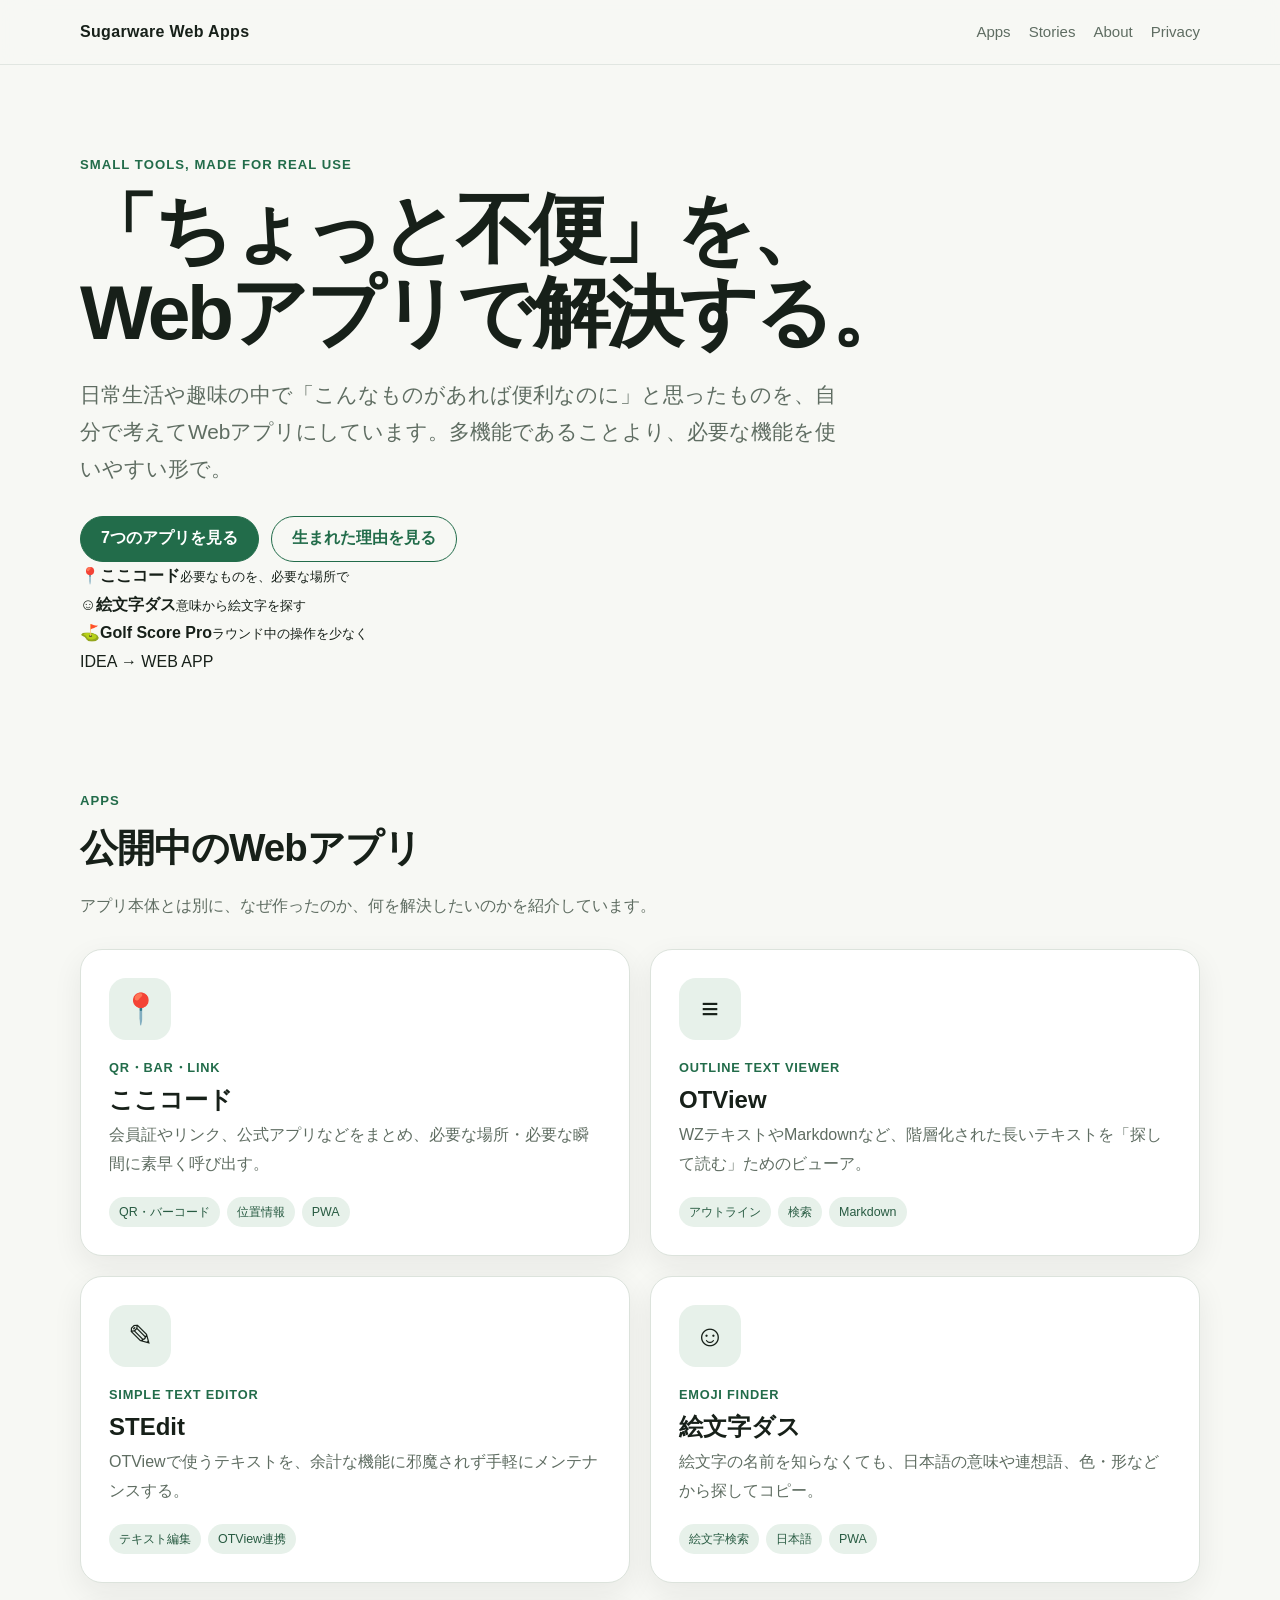
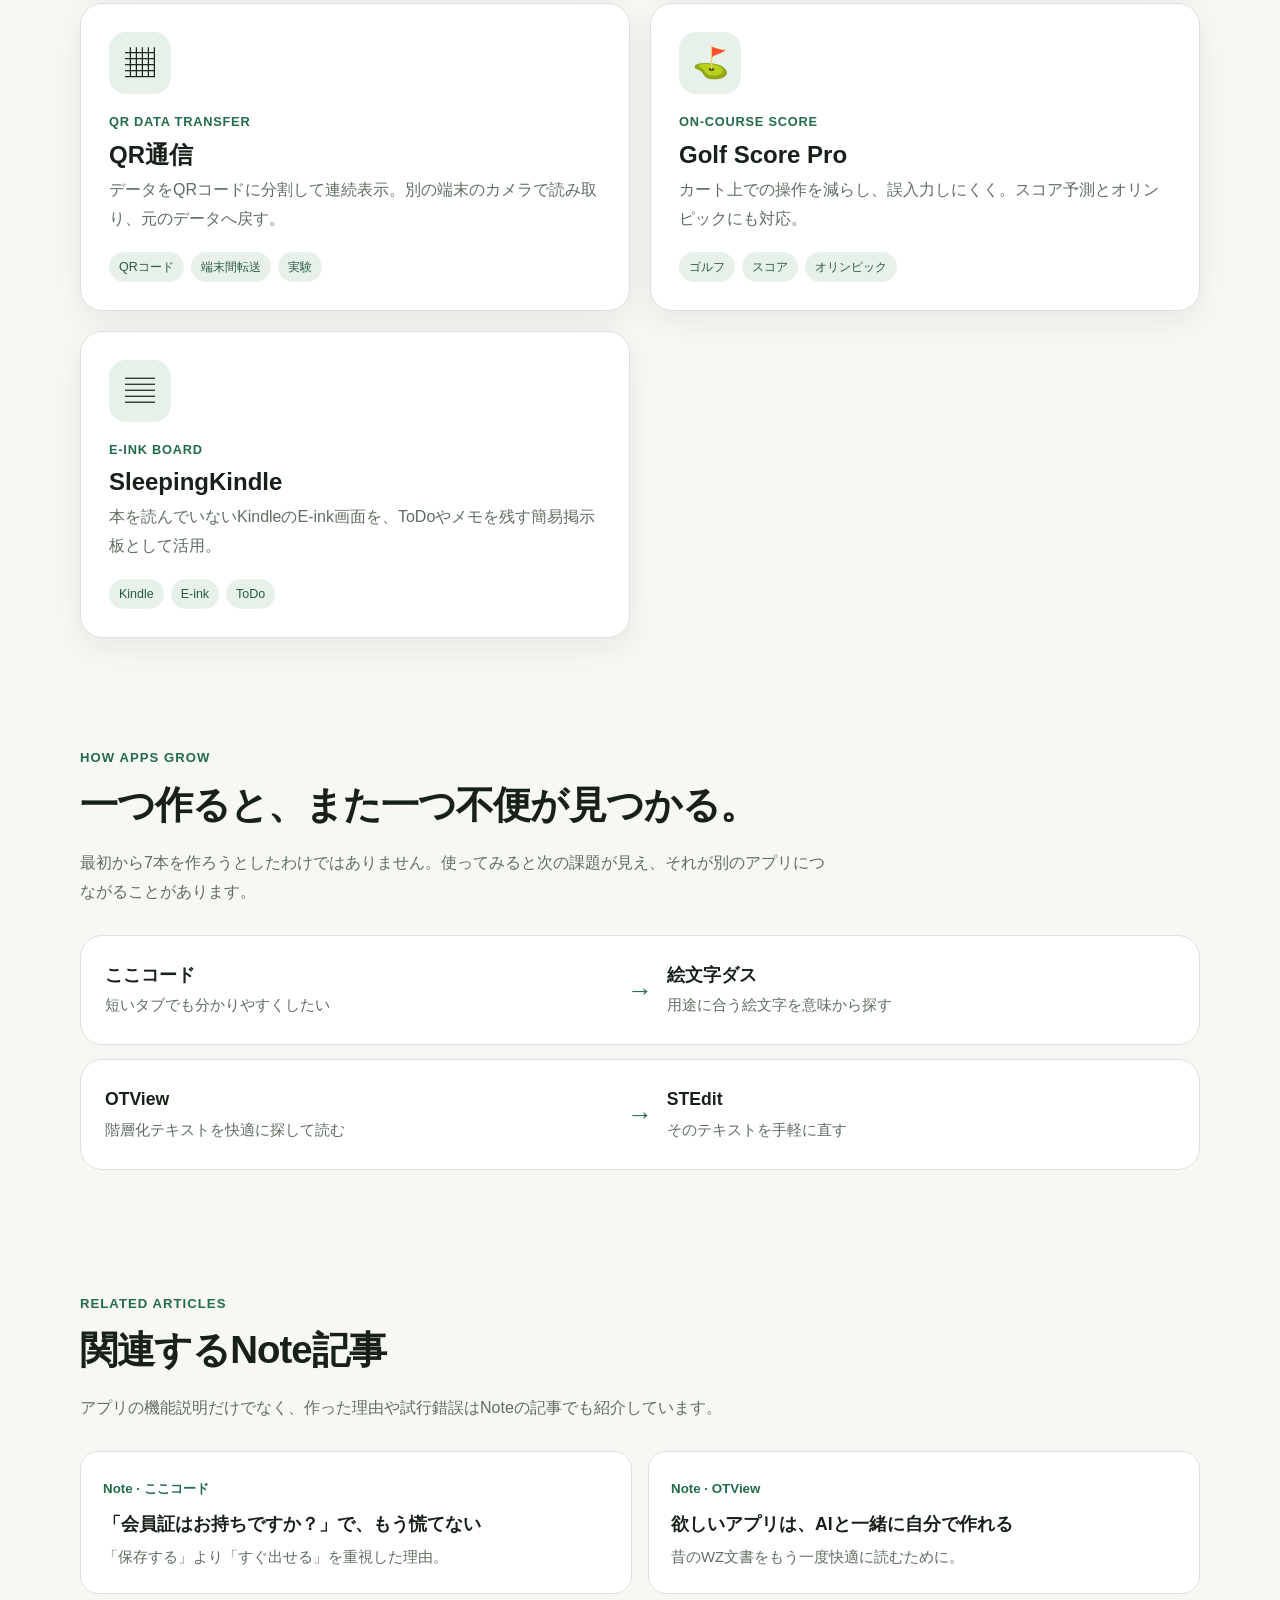
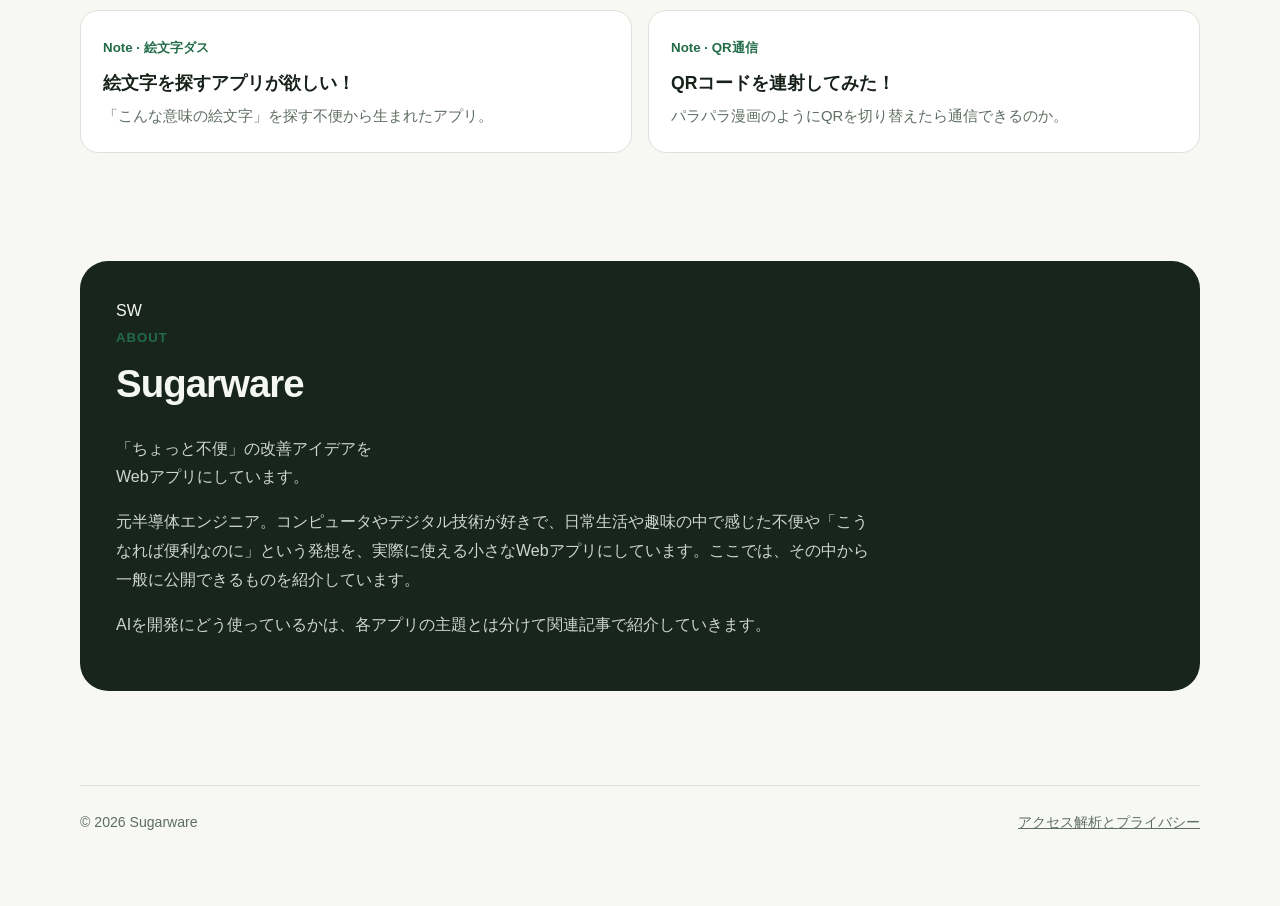
==== index.html @ 582ee5c7 "Add files via upload" ====
<!doctype html><html lang="ja"><head><meta charset="utf-8"><meta name="viewport" content="width=device-width,initial-scale=1"><title>Sugarware Web Apps｜「ちょっと不便」をWebアプリで解決する</title><meta name="description" content="日常生活や趣味の『ちょっと不便』から生まれた、SugarwareのWebアプリを紹介します。ここコード、OTView、STEdit、絵文字ダス、QR通信、Golf Score Pro、SleepingKindle。"><link rel="canonical" href="https://sugarware.github.io/AppsWeb/"><meta property="og:title" content="Sugarware Web Apps"><meta property="og:description" content="「ちょっと不便」を、Webアプリで解決する。"><meta property="og:type" content="website"><link rel="stylesheet" href="css/style.css"><script src="js/common.js" defer></script><script src="js/analytics.js" defer></script></head><body>
<header class="site-header"><div class="wrap nav"><a class="brand" href="index.html">Sugarware Web Apps</a><nav class="navlinks"><a href="#apps">Apps</a><a href="#stories">Stories</a><a href="#about">About</a><a class="keep" href="privacy.html">Privacy</a></nav></div></header>
<main><section class="hero"><div class="wrap hero-layout"><div class="hero-copy"><div class="eyebrow">Small tools, made for real use</div><h1>「ちょっと不便」を、<br><span>Webアプリで解決する。</span></h1><p class="lead">日常生活や趣味の中で「こんなものがあれば便利なのに」と思ったものを、自分で考えてWebアプリにしています。多機能であることより、必要な機能を使いやすい形で。</p><div class="hero-actions"><a class="btn" href="#apps">7つのアプリを見る</a><a class="btn secondary" href="#stories">生まれた理由を見る</a></div></div><div class="hero-visual" aria-hidden="true"><div class="mini-card mc1"><span>📍</span><b>ここコード</b><small>必要なものを、必要な場所で</small></div><div class="mini-card mc2"><span>☺</span><b>絵文字ダス</b><small>意味から絵文字を探す</small></div><div class="mini-card mc3"><span>⛳</span><b>Golf Score Pro</b><small>ラウンド中の操作を少なく</small></div><div class="visual-label">IDEA → WEB APP</div></div></div></section>
<section class="section" id="apps"><div class="wrap"><div class="eyebrow">Apps</div><h2>公開中のWebアプリ</h2><p class="section-intro">アプリ本体とは別に、なぜ作ったのか、何を解決したいのかを紹介しています。</p><div class="grid">
<a class="card card-coco" href="apps/coco-code.html"><div class="app-mark">📍</div><div class="kicker">QR・BAR・LINK</div><h3>ここコード</h3><p>会員証やリンク、公式アプリなどをまとめ、必要な場所・必要な瞬間に素早く呼び出す。</p><div class="tags"><span class="tag">QR・バーコード</span><span class="tag">位置情報</span><span class="tag">PWA</span></div></a>
<a class="card card-otview" href="apps/otview.html"><div class="app-mark">≡</div><div class="kicker">OUTLINE TEXT VIEWER</div><h3>OTView</h3><p>WZテキストやMarkdownなど、階層化された長いテキストを「探して読む」ためのビューア。</p><div class="tags"><span class="tag">アウトライン</span><span class="tag">検索</span><span class="tag">Markdown</span></div></a>
<a class="card card-stedit" href="apps/stedit.html"><div class="app-mark">✎</div><div class="kicker">SIMPLE TEXT EDITOR</div><h3>STEdit</h3><p>OTViewで使うテキストを、余計な機能に邪魔されず手軽にメンテナンスする。</p><div class="tags"><span class="tag">テキスト編集</span><span class="tag">OTView連携</span></div></a>
<a class="card card-emoji" href="apps/emoji-das.html"><div class="app-mark">☺</div><div class="kicker">EMOJI FINDER</div><h3>絵文字ダス</h3><p>絵文字の名前を知らなくても、日本語の意味や連想語、色・形などから探してコピー。</p><div class="tags"><span class="tag">絵文字検索</span><span class="tag">日本語</span><span class="tag">PWA</span></div></a>
<a class="card card-qr" href="apps/qr-comm.html"><div class="app-mark">▦</div><div class="kicker">QR DATA TRANSFER</div><h3>QR通信</h3><p>データをQRコードに分割して連続表示。別の端末のカメラで読み取り、元のデータへ戻す。</p><div class="tags"><span class="tag">QRコード</span><span class="tag">端末間転送</span><span class="tag">実験</span></div></a>
<a class="card card-golf" href="apps/golf-score.html"><div class="app-mark">⛳</div><div class="kicker">ON-COURSE SCORE</div><h3>Golf Score Pro</h3><p>カート上での操作を減らし、誤入力しにくく。スコア予測とオリンピックにも対応。</p><div class="tags"><span class="tag">ゴルフ</span><span class="tag">スコア</span><span class="tag">オリンピック</span></div></a>
<a class="card card-kindle" href="apps/sleeping-kindle.html"><div class="app-mark">▤</div><div class="kicker">E-INK BOARD</div><h3>SleepingKindle</h3><p>本を読んでいないKindleのE-ink画面を、ToDoやメモを残す簡易掲示板として活用。</p><div class="tags"><span class="tag">Kindle</span><span class="tag">E-ink</span><span class="tag">ToDo</span></div></a>
</div></div></section>
<section class="section story-section" id="stories"><div class="wrap"><div class="eyebrow">How apps grow</div><h2>一つ作ると、また一つ不便が見つかる。</h2><p class="section-intro">最初から7本を作ろうとしたわけではありません。使ってみると次の課題が見え、それが別のアプリにつながることがあります。</p>
<div class="relation"><div><strong>ここコード</strong><span>短いタブでも分かりやすくしたい</span></div><div class="arrow">→</div><div><strong>絵文字ダス</strong><span>用途に合う絵文字を意味から探す</span></div></div>
<div class="relation"><div><strong>OTView</strong><span>階層化テキストを快適に探して読む</span></div><div class="arrow">→</div><div><strong>STEdit</strong><span>そのテキストを手軽に直す</span></div></div>
</div></section>
<section class="section article-section"><div class="wrap"><div class="eyebrow">Related articles</div><h2>関連するNote記事</h2><p class="section-intro">アプリの機能説明だけでなく、作った理由や試行錯誤はNoteの記事でも紹介しています。</p><div class="articles">
<a class="article" data-track="note_click" data-app="coco-code" href="https://note.com/sugarware_note/n/n6e788b6f5660"><small>Note · ここコード</small><h3>「会員証はお持ちですか？」で、もう慌てない</h3><p>「保存する」より「すぐ出せる」を重視した理由。</p></a>
<a class="article" data-track="note_click" data-app="otview" href="https://note.com/sugarware_note/n/n36bebddf8e52"><small>Note · OTView</small><h3>欲しいアプリは、AIと一緒に自分で作れる</h3><p>昔のWZ文書をもう一度快適に読むために。</p></a>
<a class="article" data-track="note_click" data-app="emoji-das" href="https://note.com/sugarware_note/n/nee2f6c1d946f"><small>Note · 絵文字ダス</small><h3>絵文字を探すアプリが欲しい！</h3><p>「こんな意味の絵文字」を探す不便から生まれたアプリ。</p></a>
<a class="article" data-track="note_click" data-app="qr-comm" href="https://note.com/sugarware_note/n/n0b0062d118e1"><small>Note · QR通信</small><h3>QRコードを連射してみた！</h3><p>パラパラ漫画のようにQRを切り替えたら通信できるのか。</p></a>
</div></div></section>
<section class="section" id="about"><div class="wrap"><div class="aboutbox"><div class="about-accent" aria-hidden="true">SW</div><div class="about-content"><div class="eyebrow">About</div><h2>Sugarware</h2><p class="about-catch">「ちょっと不便」の改善アイデアを<br>Webアプリにしています。</p><p>元半導体エンジニア。コンピュータやデジタル技術が好きで、日常生活や趣味の中で感じた不便や「こうなれば便利なのに」という発想を、実際に使える小さなWebアプリにしています。ここでは、その中から一般に公開できるものを紹介しています。</p><p>AIを開発にどう使っているかは、各アプリの主題とは分けて関連記事で紹介していきます。</p></div></div></div></section></main>
<footer class="footer"><div class="wrap footer-row"><span>© <span data-year></span> Sugarware</span><span><a href="privacy.html">アクセス解析とプライバシー</a></span></div></footer></body></html>
---- css/style.css ----
:root{--bg:#f7f8f4;--surface:#fff;--text:#172019;--muted:#5f6d62;--line:#dce3dc;--accent:#226c4a;--accent2:#e7f1ea;--shadow:0 10px 30px rgba(23,32,25,.07);--radius:22px;--max:1120px}*{box-sizing:border-box}html{scroll-behavior:smooth}body{margin:0;font-family:-apple-system,BlinkMacSystemFont,"Segoe UI","Hiragino Sans","Yu Gothic UI","Yu Gothic",Meiryo,sans-serif;background:var(--bg);color:var(--text);line-height:1.8}a{color:inherit}img{max-width:100%}.wrap{width:min(var(--max),calc(100% - 36px));margin:auto}.site-header{position:sticky;top:0;z-index:20;background:rgba(247,248,244,.9);backdrop-filter:blur(14px);border-bottom:1px solid rgba(220,227,220,.8)}.nav{min-height:64px;display:flex;align-items:center;justify-content:space-between;gap:20px}.brand{text-decoration:none;font-weight:800;letter-spacing:.02em}.navlinks{display:flex;gap:18px;align-items:center}.navlinks a{text-decoration:none;color:var(--muted);font-size:.94rem}.hero{padding:88px 0 58px}.eyebrow{font-weight:700;color:var(--accent);letter-spacing:.08em;font-size:.82rem;text-transform:uppercase}.hero h1{font-size:clamp(2.35rem,6vw,5rem);line-height:1.08;letter-spacing:-.045em;margin:.15em 0 .28em;max-width:900px}.lead{font-size:clamp(1.06rem,2vw,1.3rem);color:var(--muted);max-width:760px}.hero-actions,.actions{display:flex;gap:12px;flex-wrap:wrap;margin-top:28px}.btn{display:inline-flex;align-items:center;justify-content:center;min-height:46px;padding:0 20px;border-radius:999px;background:var(--accent);color:#fff;text-decoration:none;font-weight:700;border:1px solid var(--accent)}.btn.secondary{background:transparent;color:var(--accent)}.section{padding:54px 0}.section h2{font-size:clamp(1.7rem,3vw,2.5rem);letter-spacing:-.025em;margin:0 0 10px}.section-intro{color:var(--muted);max-width:760px;margin:0 0 28px}.grid{display:grid;grid-template-columns:repeat(2,minmax(0,1fr));gap:20px}.card{background:var(--surface);border:1px solid var(--line);border-radius:var(--radius);padding:28px;box-shadow:var(--shadow);text-decoration:none;display:block;transition:.18s transform,.18s box-shadow}.card:hover{transform:translateY(-3px);box-shadow:0 14px 34px rgba(23,32,25,.11)}.card .kicker{font-size:.8rem;font-weight:700;color:var(--accent);letter-spacing:.06em}.card h3{font-size:1.5rem;margin:.25em 0 .25em;line-height:1.25}.card p{color:var(--muted);margin:.4em 0}.tags{display:flex;gap:7px;flex-wrap:wrap;margin-top:18px}.tag{background:var(--accent2);color:#285b42;border-radius:999px;padding:4px 10px;font-size:.78rem}.relation{display:grid;grid-template-columns:1fr auto 1fr;align-items:center;gap:14px;background:var(--surface);border:1px solid var(--line);border-radius:var(--radius);padding:24px;margin:14px 0}.relation .arrow{color:var(--accent);font-size:1.6rem}.relation strong{display:block;font-size:1.1rem}.relation span{color:var(--muted);font-size:.92rem}.articles{display:grid;grid-template-columns:repeat(2,minmax(0,1fr));gap:16px}.article{background:var(--surface);border:1px solid var(--line);border-radius:18px;padding:22px;text-decoration:none}.article small{color:var(--accent);font-weight:700}.article h3{margin:.35em 0 .2em;font-size:1.1rem}.article p{color:var(--muted);margin:0;font-size:.93rem}.aboutbox{background:#18251d;color:#f5f7f3;border-radius:28px;padding:36px}.aboutbox p{color:#cdd7cf;max-width:760px}.footer{padding:40px 0 70px;color:var(--muted);font-size:.88rem}.footer-row{display:flex;justify-content:space-between;gap:20px;flex-wrap:wrap;border-top:1px solid var(--line);padding-top:24px}.app-hero{padding:72px 0 34px}.crumbs{font-size:.88rem;color:var(--muted)}.crumbs a{text-decoration:none}.app-hero h1{font-size:clamp(2.3rem,5vw,4.3rem);line-height:1.05;letter-spacing:-.04em;margin:.25em 0}.app-tagline{font-size:clamp(1.2rem,2.3vw,1.6rem);font-weight:700;max-width:780px}.app-summary{color:var(--muted);max-width:780px}.feature-layout{display:grid;grid-template-columns:minmax(0,1.2fr) minmax(260px,.8fr);gap:34px;align-items:start}.prose{background:var(--surface);border:1px solid var(--line);border-radius:var(--radius);padding:32px}.prose h2{font-size:1.55rem;margin:1.5em 0 .4em}.prose h2:first-child{margin-top:0}.prose p{margin:.55em 0}.side{position:sticky;top:88px}.sidebox{background:var(--surface);border:1px solid var(--line);border-radius:var(--radius);padding:24px;margin-bottom:16px}.sidebox h3{margin:0 0 10px}.feature-list{padding-left:1.2em;margin:0}.feature-list li{margin:.35em 0}.note-link{display:block;text-decoration:none;border-top:1px solid var(--line);padding:12px 0}.note-link:first-of-type{border-top:0}.note-link span{display:block;color:var(--muted);font-size:.85rem}.flow{background:var(--accent2);border-radius:18px;padding:20px;margin:20px 0;font-weight:650}.notice{border-left:4px solid var(--accent);padding:10px 16px;background:var(--accent2);border-radius:0 12px 12px 0}.privacy{max-width:820px}.privacy h2{margin-top:2em}.placeholder{color:var(--muted);font-style:italic}.app-mark{width:62px;height:62px;border-radius:17px;display:grid;place-items:center;background:var(--accent2);font-size:30px;margin-bottom:16px}@media(max-width:760px){.navlinks a:not(.keep){display:none}.hero{padding-top:58px}.grid,.articles,.feature-layout{grid-template-columns:1fr}.relation{grid-template-columns:1fr}.relation .arrow{transform:rotate(90deg);justify-self:start}.side{position:static}.prose{padding:24px}.card{padding:23px}.wrap{width:min(var(--max),calc(100% - 24px))}}
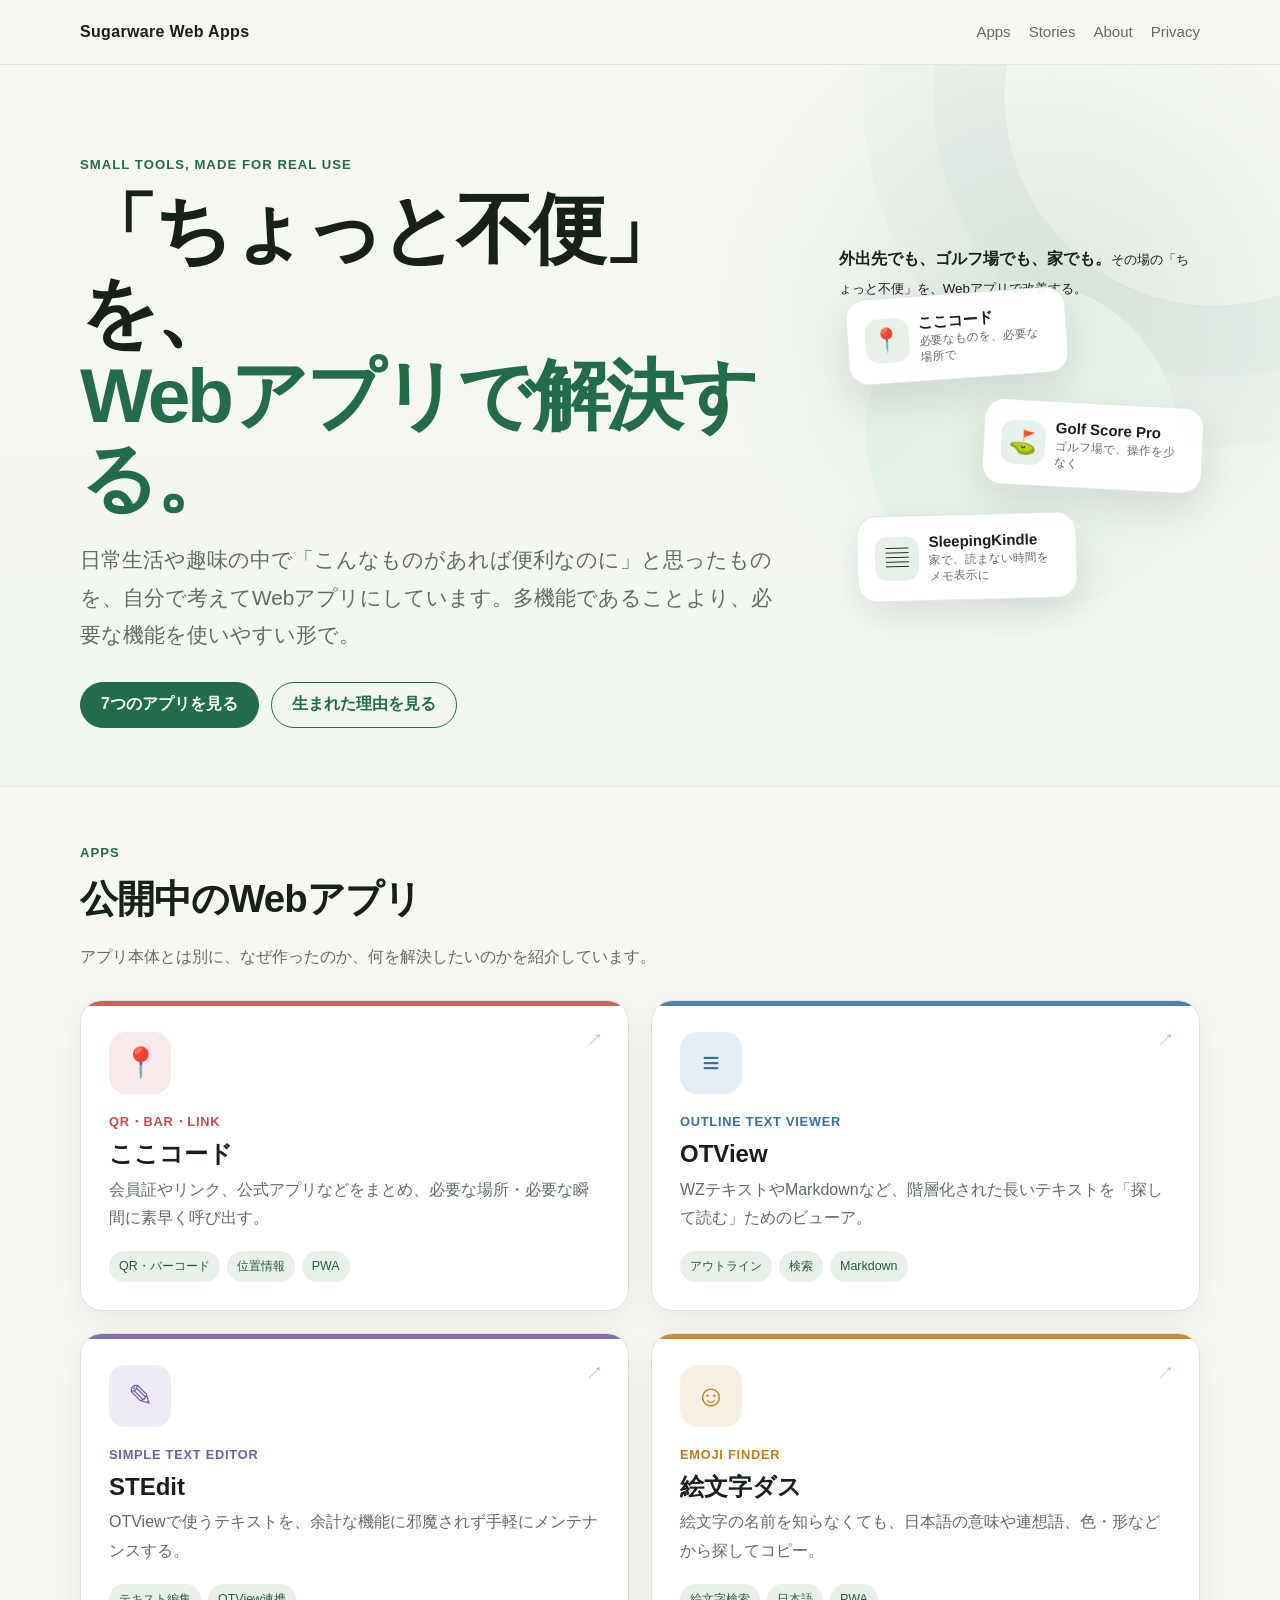
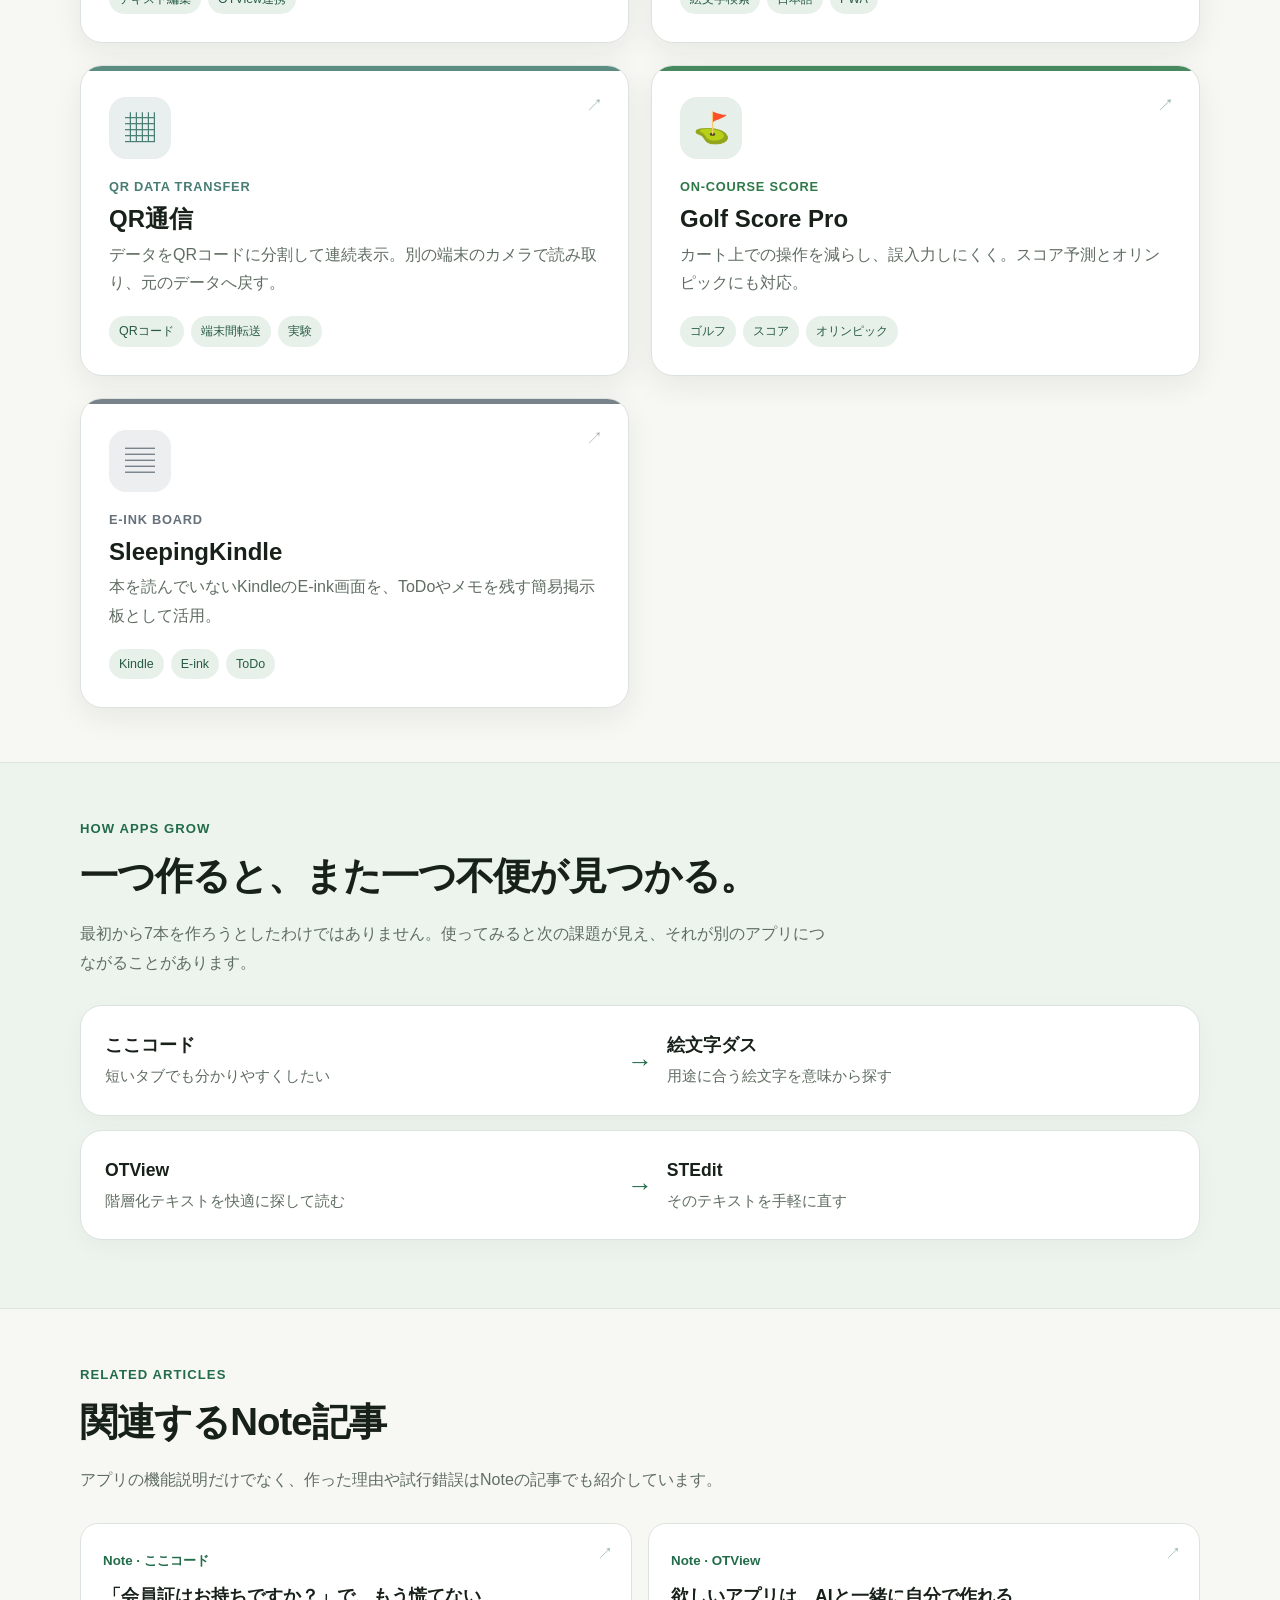
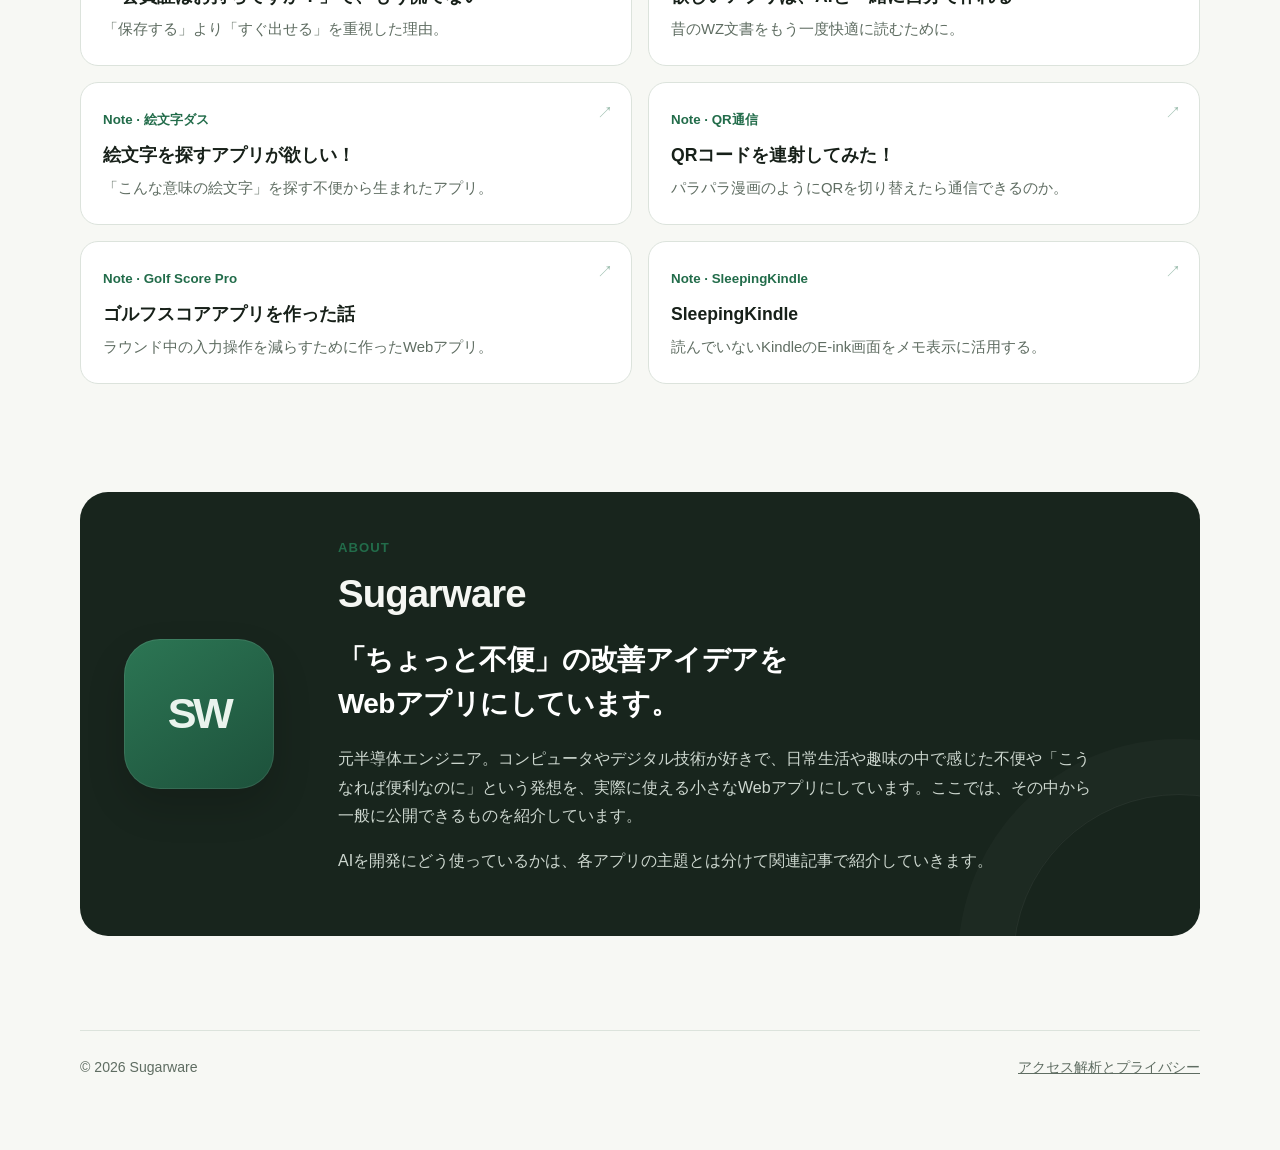
==== commit ee8fcfcd: "Add files via upload" ====
--- a/index.html
+++ b/index.html
@@ -1,6 +1,6 @@
 <!doctype html><html lang="ja"><head><meta charset="utf-8"><meta name="viewport" content="width=device-width,initial-scale=1"><title>Sugarware Web Apps｜「ちょっと不便」をWebアプリで解決する</title><meta name="description" content="日常生活や趣味の『ちょっと不便』から生まれた、SugarwareのWebアプリを紹介します。ここコード、OTView、STEdit、絵文字ダス、QR通信、Golf Score Pro、SleepingKindle。"><link rel="canonical" href="https://sugarware.github.io/AppsWeb/"><meta property="og:title" content="Sugarware Web Apps"><meta property="og:description" content="「ちょっと不便」を、Webアプリで解決する。"><meta property="og:type" content="website"><link rel="stylesheet" href="css/style.css"><script src="js/common.js" defer></script><script src="js/analytics.js" defer></script></head><body>
 <header class="site-header"><div class="wrap nav"><a class="brand" href="index.html">Sugarware Web Apps</a><nav class="navlinks"><a href="#apps">Apps</a><a href="#stories">Stories</a><a href="#about">About</a><a class="keep" href="privacy.html">Privacy</a></nav></div></header>
-<main><section class="hero"><div class="wrap hero-layout"><div class="hero-copy"><div class="eyebrow">Small tools, made for real use</div><h1>「ちょっと不便」を、<br><span>Webアプリで解決する。</span></h1><p class="lead">日常生活や趣味の中で「こんなものがあれば便利なのに」と思ったものを、自分で考えてWebアプリにしています。多機能であることより、必要な機能を使いやすい形で。</p><div class="hero-actions"><a class="btn" href="#apps">7つのアプリを見る</a><a class="btn secondary" href="#stories">生まれた理由を見る</a></div></div><div class="hero-visual" aria-hidden="true"><div class="mini-card mc1"><span>📍</span><b>ここコード</b><small>必要なものを、必要な場所で</small></div><div class="mini-card mc2"><span>☺</span><b>絵文字ダス</b><small>意味から絵文字を探す</small></div><div class="mini-card mc3"><span>⛳</span><b>Golf Score Pro</b><small>ラウンド中の操作を少なく</small></div><div class="visual-label">IDEA → WEB APP</div></div></div></section>
+<main><section class="hero"><div class="wrap hero-layout"><div class="hero-copy"><div class="eyebrow">Small tools, made for real use</div><h1>「ちょっと不便」を、<br><span>Webアプリで解決する。</span></h1><p class="lead">日常生活や趣味の中で「こんなものがあれば便利なのに」と思ったものを、自分で考えてWebアプリにしています。多機能であることより、必要な機能を使いやすい形で。</p><div class="hero-actions"><a class="btn" href="#apps">7つのアプリを見る</a><a class="btn secondary" href="#stories">生まれた理由を見る</a></div></div><div class="hero-visual" aria-hidden="true"><div class="mini-card mc1"><span>📍</span><b>ここコード</b><small>必要なものを、必要な場所で</small></div><div class="mini-card mc2"><span>⛳</span><b>Golf Score Pro</b><small>ゴルフ場で、操作を少なく</small></div><div class="mini-card mc3"><span>▤</span><b>SleepingKindle</b><small>家で、読まない時間をメモ表示に</small></div><div class="scene-copy"><b>外出先でも、ゴルフ場でも、家でも。</b><small>その場の「ちょっと不便」を、Webアプリで改善する。</small></div></div></div></section>
 <section class="section" id="apps"><div class="wrap"><div class="eyebrow">Apps</div><h2>公開中のWebアプリ</h2><p class="section-intro">アプリ本体とは別に、なぜ作ったのか、何を解決したいのかを紹介しています。</p><div class="grid">
 <a class="card card-coco" href="apps/coco-code.html"><div class="app-mark">📍</div><div class="kicker">QR・BAR・LINK</div><h3>ここコード</h3><p>会員証やリンク、公式アプリなどをまとめ、必要な場所・必要な瞬間に素早く呼び出す。</p><div class="tags"><span class="tag">QR・バーコード</span><span class="tag">位置情報</span><span class="tag">PWA</span></div></a>
 <a class="card card-otview" href="apps/otview.html"><div class="app-mark">≡</div><div class="kicker">OUTLINE TEXT VIEWER</div><h3>OTView</h3><p>WZテキストやMarkdownなど、階層化された長いテキストを「探して読む」ためのビューア。</p><div class="tags"><span class="tag">アウトライン</span><span class="tag">検索</span><span class="tag">Markdown</span></div></a>
@@ -19,6 +19,8 @@
 <a class="article" data-track="note_click" data-app="otview" href="https://note.com/sugarware_note/n/n36bebddf8e52"><small>Note · OTView</small><h3>欲しいアプリは、AIと一緒に自分で作れる</h3><p>昔のWZ文書をもう一度快適に読むために。</p></a>
 <a class="article" data-track="note_click" data-app="emoji-das" href="https://note.com/sugarware_note/n/nee2f6c1d946f"><small>Note · 絵文字ダス</small><h3>絵文字を探すアプリが欲しい！</h3><p>「こんな意味の絵文字」を探す不便から生まれたアプリ。</p></a>
 <a class="article" data-track="note_click" data-app="qr-comm" href="https://note.com/sugarware_note/n/n0b0062d118e1"><small>Note · QR通信</small><h3>QRコードを連射してみた！</h3><p>パラパラ漫画のようにQRを切り替えたら通信できるのか。</p></a>
+<a class="article" data-track="note_click" data-app="golf-score" href="https://note.com/sugarware_note/n/ne3e62596ab5d"><small>Note · Golf Score Pro</small><h3>ゴルフスコアアプリを作った話</h3><p>ラウンド中の入力操作を減らすために作ったWebアプリ。</p></a>
+<a class="article" data-track="note_click" data-app="sleeping-kindle" href="https://note.com/sugarware_note/n/nc9565a6b372b"><small>Note · SleepingKindle</small><h3>SleepingKindle</h3><p>読んでいないKindleのE-ink画面をメモ表示に活用する。</p></a>
 </div></div></section>
 <section class="section" id="about"><div class="wrap"><div class="aboutbox"><div class="about-accent" aria-hidden="true">SW</div><div class="about-content"><div class="eyebrow">About</div><h2>Sugarware</h2><p class="about-catch">「ちょっと不便」の改善アイデアを<br>Webアプリにしています。</p><p>元半導体エンジニア。コンピュータやデジタル技術が好きで、日常生活や趣味の中で感じた不便や「こうなれば便利なのに」という発想を、実際に使える小さなWebアプリにしています。ここでは、その中から一般に公開できるものを紹介しています。</p><p>AIを開発にどう使っているかは、各アプリの主題とは分けて関連記事で紹介していきます。</p></div></div></div></section></main>
 <footer class="footer"><div class="wrap footer-row"><span>© <span data-year></span> Sugarware</span><span><a href="privacy.html">アクセス解析とプライバシー</a></span></div></footer></body></html>
--- a/css/style.css
+++ b/css/style.css
@@ -1 +1,15 @@
 :root{--bg:#f7f8f4;--surface:#fff;--text:#172019;--muted:#5f6d62;--line:#dce3dc;--accent:#226c4a;--accent2:#e7f1ea;--shadow:0 10px 30px rgba(23,32,25,.07);--radius:22px;--max:1120px}*{box-sizing:border-box}html{scroll-behavior:smooth}body{margin:0;font-family:-apple-system,BlinkMacSystemFont,"Segoe UI","Hiragino Sans","Yu Gothic UI","Yu Gothic",Meiryo,sans-serif;background:var(--bg);color:var(--text);line-height:1.8}a{color:inherit}img{max-width:100%}.wrap{width:min(var(--max),calc(100% - 36px));margin:auto}.site-header{position:sticky;top:0;z-index:20;background:rgba(247,248,244,.9);backdrop-filter:blur(14px);border-bottom:1px solid rgba(220,227,220,.8)}.nav{min-height:64px;display:flex;align-items:center;justify-content:space-between;gap:20px}.brand{text-decoration:none;font-weight:800;letter-spacing:.02em}.navlinks{display:flex;gap:18px;align-items:center}.navlinks a{text-decoration:none;color:var(--muted);font-size:.94rem}.hero{padding:88px 0 58px}.eyebrow{font-weight:700;color:var(--accent);letter-spacing:.08em;font-size:.82rem;text-transform:uppercase}.hero h1{font-size:clamp(2.35rem,6vw,5rem);line-height:1.08;letter-spacing:-.045em;margin:.15em 0 .28em;max-width:900px}.lead{font-size:clamp(1.06rem,2vw,1.3rem);color:var(--muted);max-width:760px}.hero-actions,.actions{display:flex;gap:12px;flex-wrap:wrap;margin-top:28px}.btn{display:inline-flex;align-items:center;justify-content:center;min-height:46px;padding:0 20px;border-radius:999px;background:var(--accent);color:#fff;text-decoration:none;font-weight:700;border:1px solid var(--accent)}.btn.secondary{background:transparent;color:var(--accent)}.section{padding:54px 0}.section h2{font-size:clamp(1.7rem,3vw,2.5rem);letter-spacing:-.025em;margin:0 0 10px}.section-intro{color:var(--muted);max-width:760px;margin:0 0 28px}.grid{display:grid;grid-template-columns:repeat(2,minmax(0,1fr));gap:20px}.card{background:var(--surface);border:1px solid var(--line);border-radius:var(--radius);padding:28px;box-shadow:var(--shadow);text-decoration:none;display:block;transition:.18s transform,.18s box-shadow}.card:hover{transform:translateY(-3px);box-shadow:0 14px 34px rgba(23,32,25,.11)}.card .kicker{font-size:.8rem;font-weight:700;color:var(--accent);letter-spacing:.06em}.card h3{font-size:1.5rem;margin:.25em 0 .25em;line-height:1.25}.card p{color:var(--muted);margin:.4em 0}.tags{display:flex;gap:7px;flex-wrap:wrap;margin-top:18px}.tag{background:var(--accent2);color:#285b42;border-radius:999px;padding:4px 10px;font-size:.78rem}.relation{display:grid;grid-template-columns:1fr auto 1fr;align-items:center;gap:14px;background:var(--surface);border:1px solid var(--line);border-radius:var(--radius);padding:24px;margin:14px 0}.relation .arrow{color:var(--accent);font-size:1.6rem}.relation strong{display:block;font-size:1.1rem}.relation span{color:var(--muted);font-size:.92rem}.articles{display:grid;grid-template-columns:repeat(2,minmax(0,1fr));gap:16px}.article{background:var(--surface);border:1px solid var(--line);border-radius:18px;padding:22px;text-decoration:none}.article small{color:var(--accent);font-weight:700}.article h3{margin:.35em 0 .2em;font-size:1.1rem}.article p{color:var(--muted);margin:0;font-size:.93rem}.aboutbox{background:#18251d;color:#f5f7f3;border-radius:28px;padding:36px}.aboutbox p{color:#cdd7cf;max-width:760px}.footer{padding:40px 0 70px;color:var(--muted);font-size:.88rem}.footer-row{display:flex;justify-content:space-between;gap:20px;flex-wrap:wrap;border-top:1px solid var(--line);padding-top:24px}.app-hero{padding:72px 0 34px}.crumbs{font-size:.88rem;color:var(--muted)}.crumbs a{text-decoration:none}.app-hero h1{font-size:clamp(2.3rem,5vw,4.3rem);line-height:1.05;letter-spacing:-.04em;margin:.25em 0}.app-tagline{font-size:clamp(1.2rem,2.3vw,1.6rem);font-weight:700;max-width:780px}.app-summary{color:var(--muted);max-width:780px}.feature-layout{display:grid;grid-template-columns:minmax(0,1.2fr) minmax(260px,.8fr);gap:34px;align-items:start}.prose{background:var(--surface);border:1px solid var(--line);border-radius:var(--radius);padding:32px}.prose h2{font-size:1.55rem;margin:1.5em 0 .4em}.prose h2:first-child{margin-top:0}.prose p{margin:.55em 0}.side{position:sticky;top:88px}.sidebox{background:var(--surface);border:1px solid var(--line);border-radius:var(--radius);padding:24px;margin-bottom:16px}.sidebox h3{margin:0 0 10px}.feature-list{padding-left:1.2em;margin:0}.feature-list li{margin:.35em 0}.note-link{display:block;text-decoration:none;border-top:1px solid var(--line);padding:12px 0}.note-link:first-of-type{border-top:0}.note-link span{display:block;color:var(--muted);font-size:.85rem}.flow{background:var(--accent2);border-radius:18px;padding:20px;margin:20px 0;font-weight:650}.notice{border-left:4px solid var(--accent);padding:10px 16px;background:var(--accent2);border-radius:0 12px 12px 0}.privacy{max-width:820px}.privacy h2{margin-top:2em}.placeholder{color:var(--muted);font-style:italic}.app-mark{width:62px;height:62px;border-radius:17px;display:grid;place-items:center;background:var(--accent2);font-size:30px;margin-bottom:16px}@media(max-width:760px){.navlinks a:not(.keep){display:none}.hero{padding-top:58px}.grid,.articles,.feature-layout{grid-template-columns:1fr}.relation{grid-template-columns:1fr}.relation .arrow{transform:rotate(90deg);justify-self:start}.side{position:static}.prose{padding:24px}.card{padding:23px}.wrap{width:min(var(--max),calc(100% - 24px))}}
+
+/* v0.3 visual refresh — structure and content remain intentionally restrained */
+.hero{position:relative;overflow:hidden;background:radial-gradient(circle at 82% 34%,rgba(34,108,74,.11),transparent 29%),linear-gradient(180deg,#f7f8f4 0%,#f2f6f1 100%);border-bottom:1px solid rgba(220,227,220,.65)}
+.hero:before{content:"";position:absolute;width:420px;height:420px;border:1px solid rgba(34,108,74,.09);border-radius:50%;right:-145px;top:-180px;box-shadow:0 0 0 70px rgba(34,108,74,.025),0 0 0 140px rgba(34,108,74,.018)}
+.hero-layout{display:grid;grid-template-columns:minmax(0,1.45fr) minmax(300px,.75fr);gap:60px;align-items:center;position:relative}
+.hero-copy{position:relative;z-index:2}.hero h1 span{color:var(--accent)}
+.hero-visual{height:390px;position:relative;isolation:isolate}.hero-visual:before{content:"";position:absolute;inset:36px 20px 26px 28px;border-radius:48% 52% 44% 56%;background:linear-gradient(145deg,#e0eee4,#edf4eb);transform:rotate(-7deg);z-index:-1}
+.mini-card{position:absolute;width:220px;background:rgba(255,255,255,.94);border:1px solid rgba(34,108,74,.13);border-radius:20px;padding:16px 17px;box-shadow:0 16px 38px rgba(23,32,25,.10);display:grid;grid-template-columns:44px 1fr;column-gap:10px;align-items:center}.mini-card span{grid-row:1/3;width:44px;height:44px;border-radius:13px;background:var(--accent2);display:grid;place-items:center;font-size:23px}.mini-card b{font-size:.94rem;line-height:1.3}.mini-card small{color:var(--muted);font-size:.72rem;line-height:1.4}.mc1{top:48px;left:8px;transform:rotate(-4deg)}.mc2{top:158px;right:-3px;transform:rotate(3deg)}.mc3{bottom:36px;left:18px;transform:rotate(-1.5deg)}.visual-label{position:absolute;right:18px;top:18px;font-size:.68rem;font-weight:800;letter-spacing:.15em;color:rgba(34,108,74,.55);writing-mode:vertical-rl}
+.section{position:relative}.grid{gap:22px}.card{position:relative;overflow:hidden;min-height:270px;padding-top:31px}.card:before{content:"";position:absolute;left:0;top:0;width:100%;height:5px;background:var(--card-accent,var(--accent));opacity:.88}.card:after{content:"↗";position:absolute;right:25px;top:25px;color:var(--card-accent,var(--accent));font-size:1.05rem;opacity:.5;transition:.18s transform,.18s opacity}.card:hover:after{transform:translate(2px,-2px);opacity:1}.card .app-mark{background:color-mix(in srgb,var(--card-accent,var(--accent)) 12%,white);color:var(--card-accent,var(--accent))}.card .kicker{color:var(--card-accent,var(--accent))}.card-coco{--card-accent:#c64c45}.card-otview{--card-accent:#356f9f}.card-stedit{--card-accent:#725ca2}.card-emoji{--card-accent:#c17b19}.card-qr{--card-accent:#477d72}.card-golf{--card-accent:#2f7848}.card-kindle{--card-accent:#66717a}
+.story-section{background:#edf3ed;border-top:1px solid rgba(220,227,220,.8);border-bottom:1px solid rgba(220,227,220,.8)}.story-section .relation{box-shadow:0 8px 24px rgba(23,32,25,.035)}.article-section .article{position:relative;transition:.18s transform,.18s box-shadow,.18s border-color}.article-section .article:hover{transform:translateY(-2px);box-shadow:0 10px 28px rgba(23,32,25,.07);border-color:#c8d6ca}.article-section .article:after{content:"↗";position:absolute;right:18px;top:16px;color:var(--accent);opacity:.45}
+.aboutbox{position:relative;overflow:hidden;display:grid;grid-template-columns:180px minmax(0,1fr);gap:34px;align-items:center;padding:44px}.aboutbox:after{content:"";position:absolute;width:330px;height:330px;border:1px solid rgba(255,255,255,.06);border-radius:50%;right:-145px;bottom:-190px;box-shadow:0 0 0 55px rgba(255,255,255,.025)}.about-content{position:relative;z-index:1}.about-accent{width:150px;height:150px;border-radius:36px;background:linear-gradient(145deg,#2c7654,#1d513b);display:grid;place-items:center;font-weight:900;font-size:2.7rem;letter-spacing:-.08em;color:#eaf3ed;box-shadow:inset 0 0 0 1px rgba(255,255,255,.09),0 18px 38px rgba(0,0,0,.16)}.about-catch{font-size:clamp(1.25rem,2.4vw,1.75rem);font-weight:750;line-height:1.55!important;color:#fff!important;margin:.25em 0 .7em!important;letter-spacing:-.02em}
+@media(max-width:900px){.hero-layout{grid-template-columns:1fr;gap:22px}.hero-visual{height:250px;max-width:560px;width:100%;margin:0 auto}.hero-visual:before{inset:10px 60px}.mc1{top:25px;left:9%}.mc2{top:92px;right:7%}.mc3{bottom:6px;left:20%}.visual-label{right:5%;top:10px}.aboutbox{grid-template-columns:120px 1fr}.about-accent{width:110px;height:110px;border-radius:28px;font-size:2rem}}
+@media(max-width:760px){.hero{padding-bottom:42px}.hero-layout{gap:10px}.hero-visual{height:225px}.mini-card{width:195px;padding:12px 13px;grid-template-columns:38px 1fr}.mini-card span{width:38px;height:38px;font-size:20px}.mc1{left:2%;top:20px}.mc2{right:0;top:88px}.mc3{left:10%;bottom:0}.card{min-height:0}.aboutbox{grid-template-columns:1fr;padding:30px 25px}.about-accent{width:72px;height:72px;border-radius:20px;font-size:1.35rem}.about-catch br{display:none}}
+@media(max-width:420px){.hero-visual{transform:scale(.92);transform-origin:center top;margin-bottom:-15px}.mini-card{width:184px}.mc1{left:0}.mc2{right:-3%}.mc3{left:4%}}
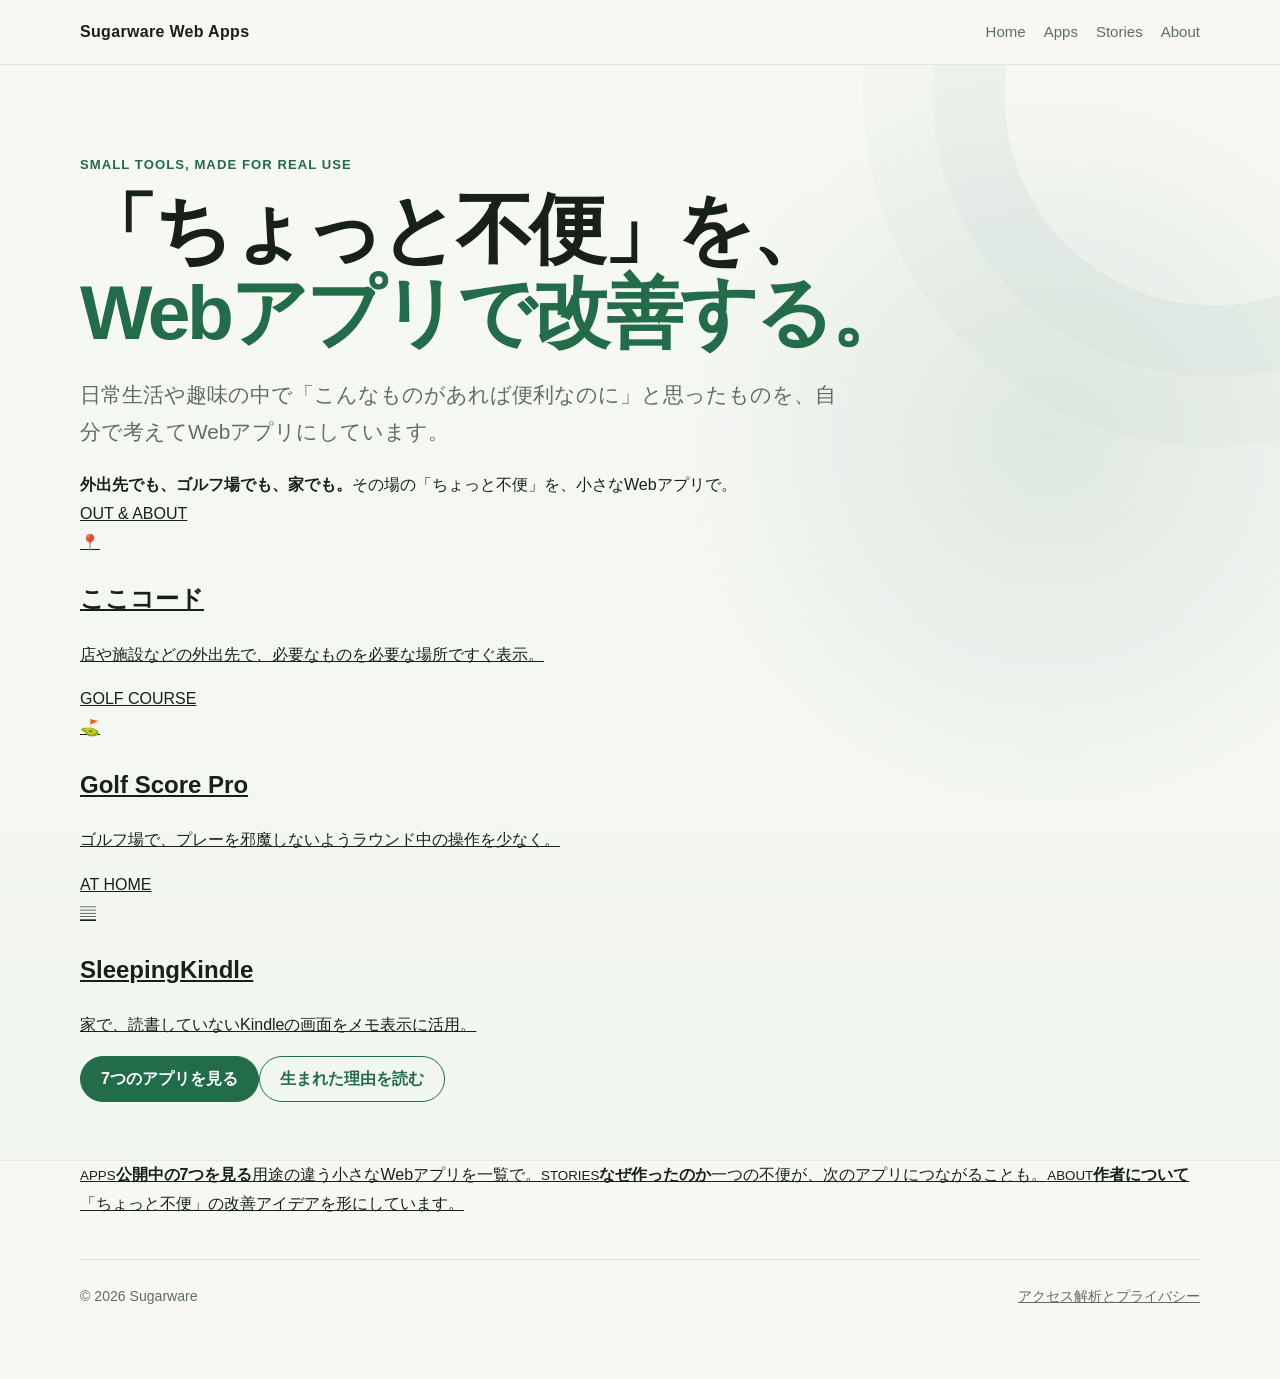
==== commit a37cc386: "Add files via upload" ====
--- a/index.html
+++ b/index.html
@@ -1,26 +1,16 @@
-<!doctype html><html lang="ja"><head><meta charset="utf-8"><meta name="viewport" content="width=device-width,initial-scale=1"><title>Sugarware Web Apps｜「ちょっと不便」をWebアプリで解決する</title><meta name="description" content="日常生活や趣味の『ちょっと不便』から生まれた、SugarwareのWebアプリを紹介します。ここコード、OTView、STEdit、絵文字ダス、QR通信、Golf Score Pro、SleepingKindle。"><link rel="canonical" href="https://sugarware.github.io/AppsWeb/"><meta property="og:title" content="Sugarware Web Apps"><meta property="og:description" content="「ちょっと不便」を、Webアプリで解決する。"><meta property="og:type" content="website"><link rel="stylesheet" href="css/style.css"><script src="js/common.js" defer></script><script src="js/analytics.js" defer></script></head><body>
-<header class="site-header"><div class="wrap nav"><a class="brand" href="index.html">Sugarware Web Apps</a><nav class="navlinks"><a href="#apps">Apps</a><a href="#stories">Stories</a><a href="#about">About</a><a class="keep" href="privacy.html">Privacy</a></nav></div></header>
-<main><section class="hero"><div class="wrap hero-layout"><div class="hero-copy"><div class="eyebrow">Small tools, made for real use</div><h1>「ちょっと不便」を、<br><span>Webアプリで解決する。</span></h1><p class="lead">日常生活や趣味の中で「こんなものがあれば便利なのに」と思ったものを、自分で考えてWebアプリにしています。多機能であることより、必要な機能を使いやすい形で。</p><div class="hero-actions"><a class="btn" href="#apps">7つのアプリを見る</a><a class="btn secondary" href="#stories">生まれた理由を見る</a></div></div><div class="hero-visual" aria-hidden="true"><div class="mini-card mc1"><span>📍</span><b>ここコード</b><small>必要なものを、必要な場所で</small></div><div class="mini-card mc2"><span>⛳</span><b>Golf Score Pro</b><small>ゴルフ場で、操作を少なく</small></div><div class="mini-card mc3"><span>▤</span><b>SleepingKindle</b><small>家で、読まない時間をメモ表示に</small></div><div class="scene-copy"><b>外出先でも、ゴルフ場でも、家でも。</b><small>その場の「ちょっと不便」を、Webアプリで改善する。</small></div></div></div></section>
-<section class="section" id="apps"><div class="wrap"><div class="eyebrow">Apps</div><h2>公開中のWebアプリ</h2><p class="section-intro">アプリ本体とは別に、なぜ作ったのか、何を解決したいのかを紹介しています。</p><div class="grid">
-<a class="card card-coco" href="apps/coco-code.html"><div class="app-mark">📍</div><div class="kicker">QR・BAR・LINK</div><h3>ここコード</h3><p>会員証やリンク、公式アプリなどをまとめ、必要な場所・必要な瞬間に素早く呼び出す。</p><div class="tags"><span class="tag">QR・バーコード</span><span class="tag">位置情報</span><span class="tag">PWA</span></div></a>
-<a class="card card-otview" href="apps/otview.html"><div class="app-mark">≡</div><div class="kicker">OUTLINE TEXT VIEWER</div><h3>OTView</h3><p>WZテキストやMarkdownなど、階層化された長いテキストを「探して読む」ためのビューア。</p><div class="tags"><span class="tag">アウトライン</span><span class="tag">検索</span><span class="tag">Markdown</span></div></a>
-<a class="card card-stedit" href="apps/stedit.html"><div class="app-mark">✎</div><div class="kicker">SIMPLE TEXT EDITOR</div><h3>STEdit</h3><p>OTViewで使うテキストを、余計な機能に邪魔されず手軽にメンテナンスする。</p><div class="tags"><span class="tag">テキスト編集</span><span class="tag">OTView連携</span></div></a>
-<a class="card card-emoji" href="apps/emoji-das.html"><div class="app-mark">☺</div><div class="kicker">EMOJI FINDER</div><h3>絵文字ダス</h3><p>絵文字の名前を知らなくても、日本語の意味や連想語、色・形などから探してコピー。</p><div class="tags"><span class="tag">絵文字検索</span><span class="tag">日本語</span><span class="tag">PWA</span></div></a>
-<a class="card card-qr" href="apps/qr-comm.html"><div class="app-mark">▦</div><div class="kicker">QR DATA TRANSFER</div><h3>QR通信</h3><p>データをQRコードに分割して連続表示。別の端末のカメラで読み取り、元のデータへ戻す。</p><div class="tags"><span class="tag">QRコード</span><span class="tag">端末間転送</span><span class="tag">実験</span></div></a>
-<a class="card card-golf" href="apps/golf-score.html"><div class="app-mark">⛳</div><div class="kicker">ON-COURSE SCORE</div><h3>Golf Score Pro</h3><p>カート上での操作を減らし、誤入力しにくく。スコア予測とオリンピックにも対応。</p><div class="tags"><span class="tag">ゴルフ</span><span class="tag">スコア</span><span class="tag">オリンピック</span></div></a>
-<a class="card card-kindle" href="apps/sleeping-kindle.html"><div class="app-mark">▤</div><div class="kicker">E-INK BOARD</div><h3>SleepingKindle</h3><p>本を読んでいないKindleのE-ink画面を、ToDoやメモを残す簡易掲示板として活用。</p><div class="tags"><span class="tag">Kindle</span><span class="tag">E-ink</span><span class="tag">ToDo</span></div></a>
-</div></div></section>
-<section class="section story-section" id="stories"><div class="wrap"><div class="eyebrow">How apps grow</div><h2>一つ作ると、また一つ不便が見つかる。</h2><p class="section-intro">最初から7本を作ろうとしたわけではありません。使ってみると次の課題が見え、それが別のアプリにつながることがあります。</p>
-<div class="relation"><div><strong>ここコード</strong><span>短いタブでも分かりやすくしたい</span></div><div class="arrow">→</div><div><strong>絵文字ダス</strong><span>用途に合う絵文字を意味から探す</span></div></div>
-<div class="relation"><div><strong>OTView</strong><span>階層化テキストを快適に探して読む</span></div><div class="arrow">→</div><div><strong>STEdit</strong><span>そのテキストを手軽に直す</span></div></div>
+<!doctype html><html lang="ja"><head><meta charset="utf-8"><meta name="viewport" content="width=device-width,initial-scale=1"><title>Sugarware Web Apps｜「ちょっと不便」をWebアプリで改善する</title><meta name="description" content="日常生活や趣味のちょっとした不便から生まれたWebアプリを紹介します。"><link rel="stylesheet" href="css/style.css"><script src="js/common.js" defer></script><script src="js/analytics.js" defer></script></head><body><header class="site-header"><div class="wrap nav"><a class="brand" href="index.html">Sugarware Web Apps</a><nav class="navlinks"><a href="index.html">Home</a><a href="apps.html">Apps</a><a href="stories.html">Stories</a><a href="about.html">About</a></nav></div></header>
+<main>
+<section class="hero home-hero"><div class="wrap">
+<div class="eyebrow">Small tools, made for real use</div>
+<h1>「ちょっと不便」を、<br><span>Webアプリで改善する。</span></h1>
+<p class="lead">日常生活や趣味の中で「こんなものがあれば便利なのに」と思ったものを、自分で考えてWebアプリにしています。</p>
+<div class="scene-title"><strong>外出先でも、ゴルフ場でも、家でも。</strong><span>その場の「ちょっと不便」を、小さなWebアプリで。</span></div>
+<div class="scene-grid">
+<a class="scene scene-out" href="apps/coco-code.html"><div class="scene-place">OUT &amp; ABOUT</div><div class="scene-icon">📍</div><h2>ここコード</h2><p>店や施設などの外出先で、必要なものを必要な場所ですぐ表示。</p></a>
+<a class="scene scene-golf" href="apps/golf-score.html"><div class="scene-place">GOLF COURSE</div><div class="scene-icon">⛳</div><h2>Golf Score Pro</h2><p>ゴルフ場で、プレーを邪魔しないようラウンド中の操作を少なく。</p></a>
+<a class="scene scene-home" href="apps/sleeping-kindle.html"><div class="scene-place">AT HOME</div><div class="scene-icon">▤</div><h2>SleepingKindle</h2><p>家で、読書していないKindleの画面をメモ表示に活用。</p></a>
+</div>
+<div class="home-links"><a class="btn" href="apps.html">7つのアプリを見る</a><a class="btn secondary" href="stories.html">生まれた理由を読む</a></div>
 </div></section>
-<section class="section article-section"><div class="wrap"><div class="eyebrow">Related articles</div><h2>関連するNote記事</h2><p class="section-intro">アプリの機能説明だけでなく、作った理由や試行錯誤はNoteの記事でも紹介しています。</p><div class="articles">
-<a class="article" data-track="note_click" data-app="coco-code" href="https://note.com/sugarware_note/n/n6e788b6f5660"><small>Note · ここコード</small><h3>「会員証はお持ちですか？」で、もう慌てない</h3><p>「保存する」より「すぐ出せる」を重視した理由。</p></a>
-<a class="article" data-track="note_click" data-app="otview" href="https://note.com/sugarware_note/n/n36bebddf8e52"><small>Note · OTView</small><h3>欲しいアプリは、AIと一緒に自分で作れる</h3><p>昔のWZ文書をもう一度快適に読むために。</p></a>
-<a class="article" data-track="note_click" data-app="emoji-das" href="https://note.com/sugarware_note/n/nee2f6c1d946f"><small>Note · 絵文字ダス</small><h3>絵文字を探すアプリが欲しい！</h3><p>「こんな意味の絵文字」を探す不便から生まれたアプリ。</p></a>
-<a class="article" data-track="note_click" data-app="qr-comm" href="https://note.com/sugarware_note/n/n0b0062d118e1"><small>Note · QR通信</small><h3>QRコードを連射してみた！</h3><p>パラパラ漫画のようにQRを切り替えたら通信できるのか。</p></a>
-<a class="article" data-track="note_click" data-app="golf-score" href="https://note.com/sugarware_note/n/ne3e62596ab5d"><small>Note · Golf Score Pro</small><h3>ゴルフスコアアプリを作った話</h3><p>ラウンド中の入力操作を減らすために作ったWebアプリ。</p></a>
-<a class="article" data-track="note_click" data-app="sleeping-kindle" href="https://note.com/sugarware_note/n/nc9565a6b372b"><small>Note · SleepingKindle</small><h3>SleepingKindle</h3><p>読んでいないKindleのE-ink画面をメモ表示に活用する。</p></a>
-</div></div></section>
-<section class="section" id="about"><div class="wrap"><div class="aboutbox"><div class="about-accent" aria-hidden="true">SW</div><div class="about-content"><div class="eyebrow">About</div><h2>Sugarware</h2><p class="about-catch">「ちょっと不便」の改善アイデアを<br>Webアプリにしています。</p><p>元半導体エンジニア。コンピュータやデジタル技術が好きで、日常生活や趣味の中で感じた不便や「こうなれば便利なのに」という発想を、実際に使える小さなWebアプリにしています。ここでは、その中から一般に公開できるものを紹介しています。</p><p>AIを開発にどう使っているかは、各アプリの主題とは分けて関連記事で紹介していきます。</p></div></div></div></section></main>
-<footer class="footer"><div class="wrap footer-row"><span>© <span data-year></span> Sugarware</span><span><a href="privacy.html">アクセス解析とプライバシー</a></span></div></footer></body></html>
+<section class="home-next"><div class="wrap home-next-grid"><a href="apps.html"><small>APPS</small><strong>公開中の7つを見る</strong><span>用途の違う小さなWebアプリを一覧で。</span></a><a href="stories.html"><small>STORIES</small><strong>なぜ作ったのか</strong><span>一つの不便が、次のアプリにつながることも。</span></a><a href="about.html"><small>ABOUT</small><strong>作者について</strong><span>「ちょっと不便」の改善アイデアを形にしています。</span></a></div></section>
+</main><footer class="footer"><div class="wrap footer-row"><span>© <span data-year></span> Sugarware</span><span><a href="privacy.html">アクセス解析とプライバシー</a></span></div></footer></body></html>
--- a/css/style.css
+++ b/css/style.css
@@ -13,3 +13,16 @@
 @media(max-width:900px){.hero-layout{grid-template-columns:1fr;gap:22px}.hero-visual{height:250px;max-width:560px;width:100%;margin:0 auto}.hero-visual:before{inset:10px 60px}.mc1{top:25px;left:9%}.mc2{top:92px;right:7%}.mc3{bottom:6px;left:20%}.visual-label{right:5%;top:10px}.aboutbox{grid-template-columns:120px 1fr}.about-accent{width:110px;height:110px;border-radius:28px;font-size:2rem}}
 @media(max-width:760px){.hero{padding-bottom:42px}.hero-layout{gap:10px}.hero-visual{height:225px}.mini-card{width:195px;padding:12px 13px;grid-template-columns:38px 1fr}.mini-card span{width:38px;height:38px;font-size:20px}.mc1{left:2%;top:20px}.mc2{right:0;top:88px}.mc3{left:10%;bottom:0}.card{min-height:0}.aboutbox{grid-template-columns:1fr;padding:30px 25px}.about-accent{width:72px;height:72px;border-radius:20px;font-size:1.35rem}.about-catch br{display:none}}
 @media(max-width:420px){.hero-visual{transform:scale(.92);transform-origin:center top;margin-bottom:-15px}.mini-card{width:184px}.mc1{left:0}.mc2{right:-3%}.mc3{left:4%}}
+
+
+/* v0.4 — richer showcase: scenes, denser app gallery, stronger visual rhythm */
+.scene-copy{position:absolute;right:2px;bottom:-4px;width:250px;padding:15px 17px;border-radius:17px;background:#1d513b;color:#fff;box-shadow:0 14px 32px rgba(23,32,25,.14);transform:rotate(1deg)}
+.scene-copy b{display:block;font-size:.86rem;line-height:1.45}.scene-copy small{display:block;margin-top:5px;color:#dcebe1;font-size:.69rem;line-height:1.45}
+.mc1:after,.mc2:after,.mc3:after{position:absolute;right:12px;top:-10px;padding:2px 8px;border-radius:999px;background:#fff;border:1px solid var(--line);font-size:.62rem;font-weight:800;color:var(--muted);box-shadow:0 4px 12px rgba(23,32,25,.06)}
+.mc1:after{content:"外出先"}.mc2:after{content:"ゴルフ場"}.mc3:after{content:"家"}
+.grid{grid-template-columns:repeat(2,minmax(0,1fr))}.card{min-height:235px;background:linear-gradient(145deg,#fff 62%,color-mix(in srgb,var(--card-accent,var(--accent)) 5%,white));padding:27px}.card .app-mark{width:70px;height:70px;border-radius:20px;font-size:32px;box-shadow:inset 0 0 0 1px color-mix(in srgb,var(--card-accent,var(--accent)) 14%,transparent)}
+.card:nth-child(1),.card:nth-child(6),.card:nth-child(7){min-height:255px}.card:nth-child(1) .app-mark,.card:nth-child(6) .app-mark,.card:nth-child(7) .app-mark{transform:scale(1.06);transform-origin:left top}
+.article-section{background:linear-gradient(180deg,var(--bg),#f1f5f0)}
+@media(min-width:1180px){.grid{grid-template-columns:repeat(3,minmax(0,1fr))}.card{min-height:270px}.card:first-child{grid-column:span 2}.card:first-child p{max-width:650px}}
+@media(max-width:900px){.scene-copy{right:6%;bottom:-8px}.hero-visual{margin-bottom:24px}}
+@media(max-width:760px){.scene-copy{right:1%;bottom:-18px;width:225px}.grid{grid-template-columns:1fr}.card{min-height:0}.hero-visual{margin-bottom:34px}}
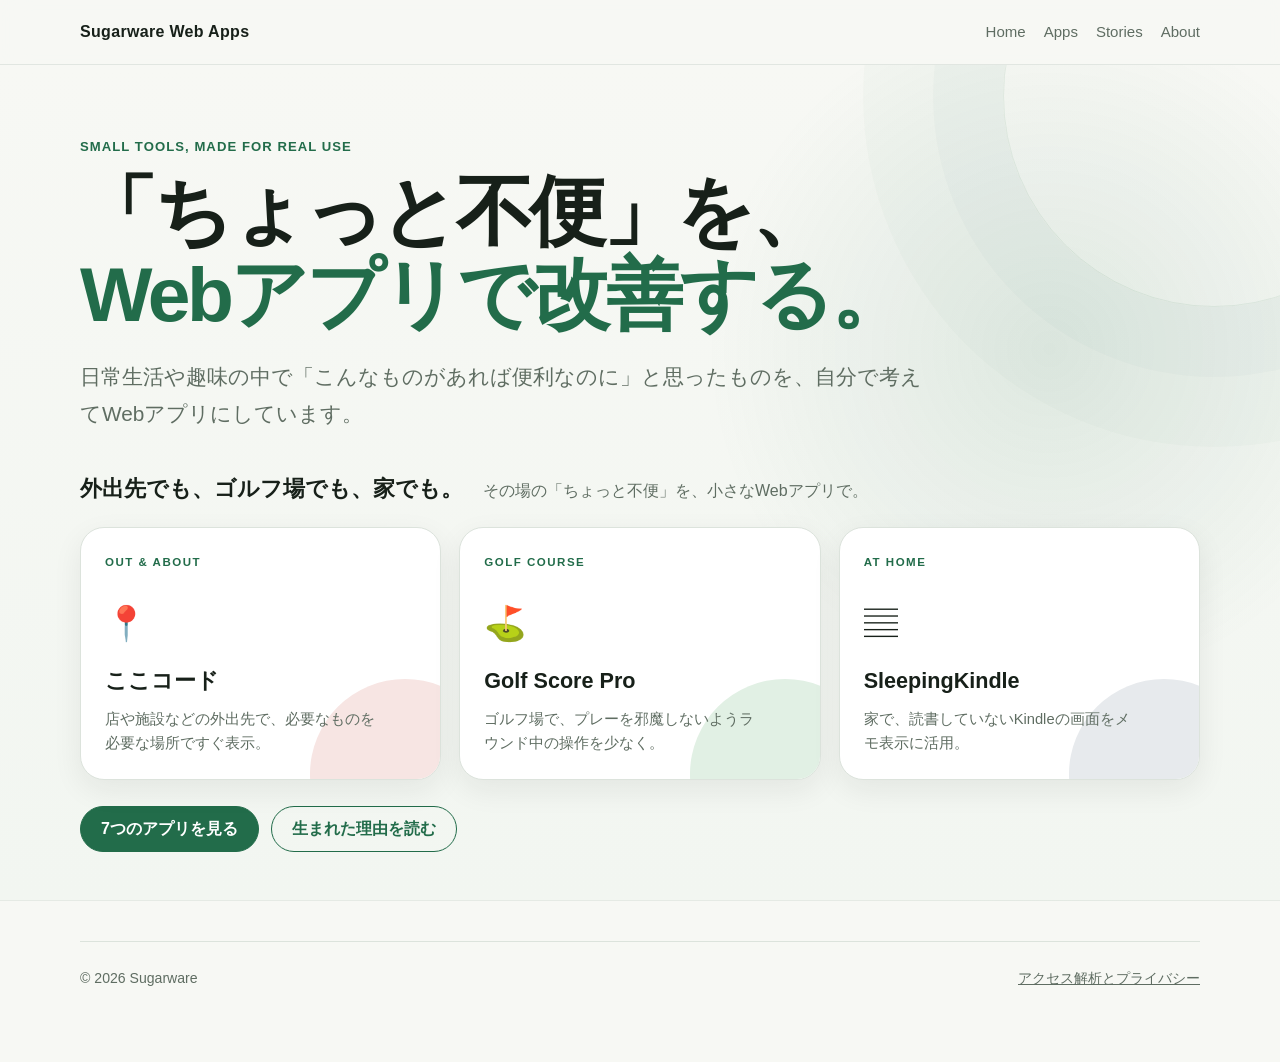
==== commit 6ce767e3: "Add files via upload" ====
--- a/index.html
+++ b/index.html
@@ -12,5 +12,4 @@
 </div>
 <div class="home-links"><a class="btn" href="apps.html">7つのアプリを見る</a><a class="btn secondary" href="stories.html">生まれた理由を読む</a></div>
 </div></section>
-<section class="home-next"><div class="wrap home-next-grid"><a href="apps.html"><small>APPS</small><strong>公開中の7つを見る</strong><span>用途の違う小さなWebアプリを一覧で。</span></a><a href="stories.html"><small>STORIES</small><strong>なぜ作ったのか</strong><span>一つの不便が、次のアプリにつながることも。</span></a><a href="about.html"><small>ABOUT</small><strong>作者について</strong><span>「ちょっと不便」の改善アイデアを形にしています。</span></a></div></section>
 </main><footer class="footer"><div class="wrap footer-row"><span>© <span data-year></span> Sugarware</span><span><a href="privacy.html">アクセス解析とプライバシー</a></span></div></footer></body></html>
--- a/css/style.css
+++ b/css/style.css
@@ -26,3 +26,22 @@
 @media(min-width:1180px){.grid{grid-template-columns:repeat(3,minmax(0,1fr))}.card{min-height:270px}.card:first-child{grid-column:span 2}.card:first-child p{max-width:650px}}
 @media(max-width:900px){.scene-copy{right:6%;bottom:-8px}.hero-visual{margin-bottom:24px}}
 @media(max-width:760px){.scene-copy{right:1%;bottom:-18px;width:225px}.grid{grid-template-columns:1fr}.card{min-height:0}.hero-visual{margin-bottom:34px}}
+
+
+/* v0.5 four-page layout additions. Keep existing style.css before this block. */
+.page-hero{padding:72px 0 26px;background:linear-gradient(180deg,#f7f8f4,#f2f6f1);border-bottom:1px solid var(--line)}
+.page-hero h1{font-size:clamp(2.4rem,5vw,4.4rem);line-height:1.08;letter-spacing:-.04em;margin:.15em 0 .25em}
+.page-hero p{font-size:1.1rem;color:var(--muted);max-width:800px}.compact-section{padding-top:36px}
+.home-hero{padding:70px 0 48px}.home-hero h1{max-width:none}.home-hero .lead{max-width:850px}
+.scene-title{display:flex;gap:12px 20px;align-items:baseline;flex-wrap:wrap;margin:38px 0 18px}.scene-title strong{font-size:1.35rem}.scene-title span{color:var(--muted)}
+.scene-grid{display:grid;grid-template-columns:repeat(3,1fr);gap:18px}.scene{position:relative;min-height:235px;padding:24px;border:1px solid var(--line);border-radius:24px;background:#fff;text-decoration:none;box-shadow:var(--shadow);overflow:hidden}.scene:before{content:"";position:absolute;width:190px;height:190px;border-radius:50%;right:-60px;bottom:-90px;background:var(--scene-bg,#e7f1ea)}.scene-out{--scene-bg:#f7e5e3}.scene-golf{--scene-bg:#e1f0e4}.scene-home{--scene-bg:#e7eaed}.scene-place{font-size:.72rem;font-weight:800;letter-spacing:.13em;color:var(--accent)}.scene-icon{font-size:34px;margin:20px 0 8px}.scene h2{font-size:1.35rem;margin:0}.scene p{position:relative;color:var(--muted);font-size:.92rem;line-height:1.65;margin:.4em 0 0;max-width:90%}.home-links{display:flex;gap:12px;flex-wrap:wrap;margin-top:26px}
+.home-next{padding:34px 0 60px}.home-next-grid{display:grid;grid-template-columns:repeat(3,1fr);gap:14px}.home-next-grid a{display:flex;flex-direction:column;padding:20px;border-top:1px solid var(--line);text-decoration:none}.home-next-grid small{color:var(--accent);font-weight:800;letter-spacing:.1em}.home-next-grid strong{font-size:1.08rem;margin:.25em 0}.home-next-grid span{color:var(--muted);font-size:.88rem}
+.app-grid .card{min-height:230px;padding:24px}.app-grid .app-mark{width:54px;height:54px;font-size:25px;margin-bottom:12px}.app-grid .card h3{font-size:1.35rem}.app-grid .tags{margin-top:13px}
+.story-articles{background:#edf3ed;border-top:1px solid var(--line)}.about-lead{font-size:clamp(1.45rem,3vw,2.1rem)!important;font-weight:750;color:var(--text)!important;line-height:1.5}.btn.light{background:#f5f7f3;color:#18251d;border-color:#f5f7f3}.btn.ghost-light{background:transparent;color:#f5f7f3;border-color:#718078}
+@media(max-width:900px){.scene-grid{grid-template-columns:repeat(3,1fr);gap:12px}.scene{padding:20px;min-height:245px}.app-grid{grid-template-columns:repeat(2,minmax(0,1fr))}}
+@media(max-width:760px){.navlinks{gap:12px}.navlinks a{display:block!important;font-size:.82rem}.scene-grid,.home-next-grid,.app-grid{grid-template-columns:1fr}.scene{min-height:0}.page-hero{padding-top:52px}.home-hero{padding-top:52px}}
+@media(max-width:520px){.brand{font-size:.9rem}.navlinks{gap:9px}.navlinks a{font-size:.76rem}}
+
+
+/* v0.7 — Apps / Stories / About are visually independent pages, like Privacy */
+.app-hero + .compact-section{padding-top:20px}
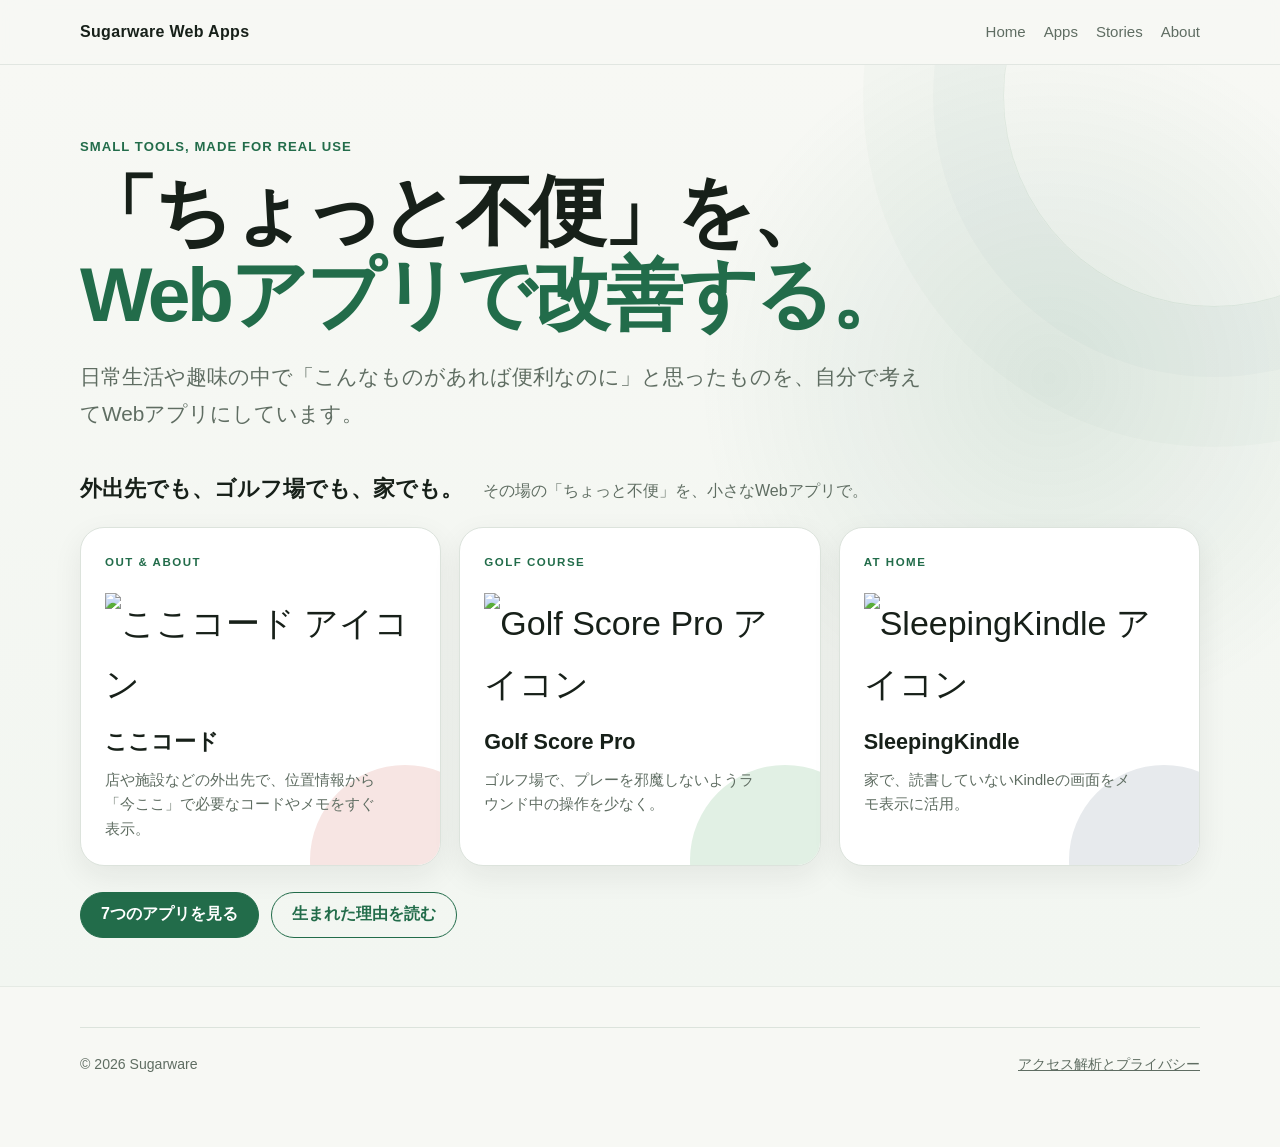
==== commit 9fb052c3: "Add files via upload" ====
--- a/index.html
+++ b/index.html
@@ -1,15 +1,17 @@
-<!doctype html><html lang="ja"><head><meta charset="utf-8"><meta name="viewport" content="width=device-width,initial-scale=1"><title>Sugarware Web Apps｜「ちょっと不便」をWebアプリで改善する</title><meta name="description" content="日常生活や趣味のちょっとした不便から生まれたWebアプリを紹介します。"><link rel="stylesheet" href="css/style.css"><script src="js/common.js" defer></script><script src="js/analytics.js" defer></script></head><body><header class="site-header"><div class="wrap nav"><a class="brand" href="index.html">Sugarware Web Apps</a><nav class="navlinks"><a href="index.html">Home</a><a href="apps.html">Apps</a><a href="stories.html">Stories</a><a href="about.html">About</a></nav></div></header>
+<!DOCTYPE html>
+
+<html lang="ja"><head><meta charset="utf-8"/><meta content="width=device-width,initial-scale=1" name="viewport"/><title>Sugarware Web Apps｜「ちょっと不便」をWebアプリで改善する</title><meta content="日常生活や趣味のちょっとした不便から生まれたWebアプリを紹介します。" name="description"/><link href="css/style.css" rel="stylesheet"/><script defer="" src="js/common.js"></script><script defer="" src="js/analytics.js"></script></head><body><header class="site-header"><div class="wrap nav"><a class="brand" href="index.html">Sugarware Web Apps</a><nav class="navlinks"><a href="index.html">Home</a><a href="apps.html">Apps</a><a href="stories.html">Stories</a><a href="about.html">About</a></nav></div></header>
 <main>
 <section class="hero home-hero"><div class="wrap">
 <div class="eyebrow">Small tools, made for real use</div>
-<h1>「ちょっと不便」を、<br><span>Webアプリで改善する。</span></h1>
+<h1>「ちょっと不便」を、<br/><span>Webアプリで改善する。</span></h1>
 <p class="lead">日常生活や趣味の中で「こんなものがあれば便利なのに」と思ったものを、自分で考えてWebアプリにしています。</p>
 <div class="scene-title"><strong>外出先でも、ゴルフ場でも、家でも。</strong><span>その場の「ちょっと不便」を、小さなWebアプリで。</span></div>
 <div class="scene-grid">
-<a class="scene scene-out" href="apps/coco-code.html"><div class="scene-place">OUT &amp; ABOUT</div><div class="scene-icon">📍</div><h2>ここコード</h2><p>店や施設などの外出先で、必要なものを必要な場所ですぐ表示。</p></a>
-<a class="scene scene-golf" href="apps/golf-score.html"><div class="scene-place">GOLF COURSE</div><div class="scene-icon">⛳</div><h2>Golf Score Pro</h2><p>ゴルフ場で、プレーを邪魔しないようラウンド中の操作を少なく。</p></a>
-<a class="scene scene-home" href="apps/sleeping-kindle.html"><div class="scene-place">AT HOME</div><div class="scene-icon">▤</div><h2>SleepingKindle</h2><p>家で、読書していないKindleの画面をメモ表示に活用。</p></a>
+<a class="scene scene-out" href="apps/coco-code.html"><div class="scene-place">OUT &amp; ABOUT</div><div class="scene-icon"><img alt="ここコード アイコン" class="app-icon-img" src="https://sugarware.github.io/CoCo-Code/icon-192.png"/></div><h2>ここコード</h2><p>店や施設などの外出先で、位置情報から「今ここ」で必要なコードやメモをすぐ表示。</p></a>
+<a class="scene scene-golf" href="apps/golf-score.html"><div class="scene-place">GOLF COURSE</div><div class="scene-icon"><img alt="Golf Score Pro アイコン" class="app-icon-img" src="https://sugarware.github.io/GolfScore/icon-192.png"/></div><h2>Golf Score Pro</h2><p>ゴルフ場で、プレーを邪魔しないようラウンド中の操作を少なく。</p></a>
+<a class="scene scene-home" href="apps/sleeping-kindle.html"><div class="scene-place">AT HOME</div><div class="scene-icon"><img alt="SleepingKindle アイコン" class="app-icon-img" src="https://sugarware.github.io/KindleBoard/icon-192.png"/></div><h2>SleepingKindle</h2><p>家で、読書していないKindleの画面をメモ表示に活用。</p></a>
 </div>
 <div class="home-links"><a class="btn" href="apps.html">7つのアプリを見る</a><a class="btn secondary" href="stories.html">生まれた理由を読む</a></div>
 </div></section>
-</main><footer class="footer"><div class="wrap footer-row"><span>© <span data-year></span> Sugarware</span><span><a href="privacy.html">アクセス解析とプライバシー</a></span></div></footer></body></html>+</main><footer class="footer"><div class="wrap footer-row"><span>© <span data-year=""></span> Sugarware</span><span><a href="privacy.html">アクセス解析とプライバシー</a></span></div></footer></body></html>
--- a/css/style.css
+++ b/css/style.css
@@ -45,3 +45,12 @@
 
 /* v0.7 — Apps / Stories / About are visually independent pages, like Privacy */
 .app-hero + .compact-section{padding-top:20px}
+
+
+/* v0.8 — true page navigation
+   Home contains no Apps / Stories / About body sections.
+   These are separate HTML destinations only. */
+.home-next{display:none!important}
+@media(max-width:760px){
+  .navlinks a{display:block!important}
+}
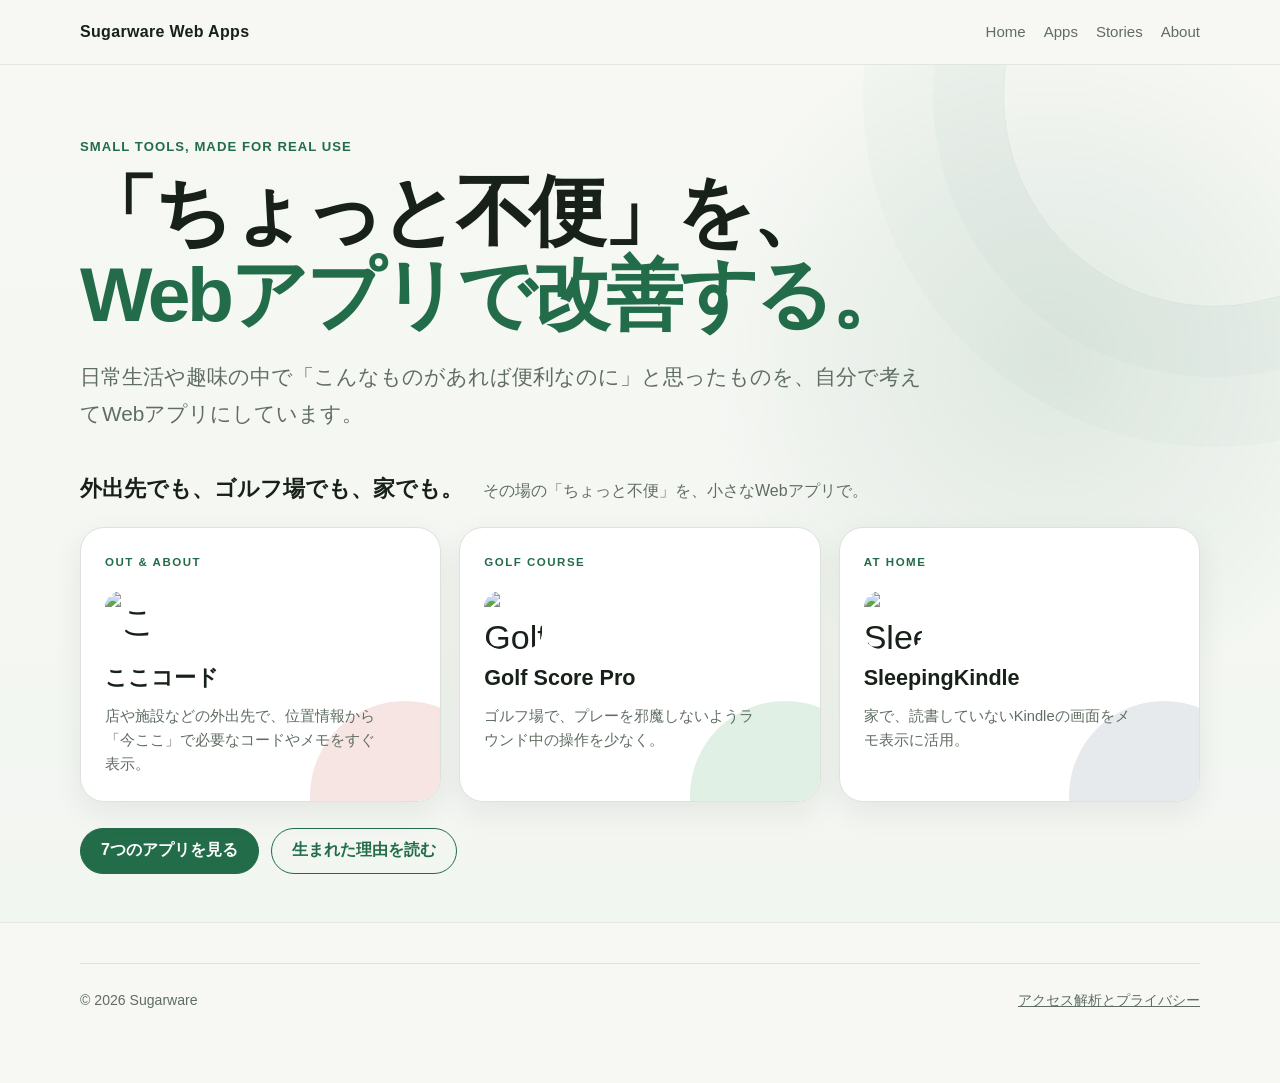
==== commit 57d30032: "Add files via upload" ====
--- a/index.html
+++ b/index.html
@@ -9,8 +9,8 @@
 <div class="scene-title"><strong>外出先でも、ゴルフ場でも、家でも。</strong><span>その場の「ちょっと不便」を、小さなWebアプリで。</span></div>
 <div class="scene-grid">
 <a class="scene scene-out" href="apps/coco-code.html"><div class="scene-place">OUT &amp; ABOUT</div><div class="scene-icon"><img alt="ここコード アイコン" class="app-icon-img" src="https://sugarware.github.io/CoCo-Code/icon-192.png"/></div><h2>ここコード</h2><p>店や施設などの外出先で、位置情報から「今ここ」で必要なコードやメモをすぐ表示。</p></a>
-<a class="scene scene-golf" href="apps/golf-score.html"><div class="scene-place">GOLF COURSE</div><div class="scene-icon"><img alt="Golf Score Pro アイコン" class="app-icon-img" src="https://sugarware.github.io/GolfScore/icon-192.png"/></div><h2>Golf Score Pro</h2><p>ゴルフ場で、プレーを邪魔しないようラウンド中の操作を少なく。</p></a>
-<a class="scene scene-home" href="apps/sleeping-kindle.html"><div class="scene-place">AT HOME</div><div class="scene-icon"><img alt="SleepingKindle アイコン" class="app-icon-img" src="https://sugarware.github.io/KindleBoard/icon-192.png"/></div><h2>SleepingKindle</h2><p>家で、読書していないKindleの画面をメモ表示に活用。</p></a>
+<a class="scene scene-golf" href="apps/golf-score.html"><div class="scene-place">GOLF COURSE</div><div class="scene-icon"><img alt="Golf Score Pro アイコン" class="app-icon-img" src="https://sugarware.github.io/GolfScore/icons/icon-v14-192.png"/></div><h2>Golf Score Pro</h2><p>ゴルフ場で、プレーを邪魔しないようラウンド中の操作を少なく。</p></a>
+<a class="scene scene-home" href="apps/sleeping-kindle.html"><div class="scene-place">AT HOME</div><div class="scene-icon"><img alt="SleepingKindle アイコン" class="app-icon-img" src="https://sugarware.github.io/KindleBoard/icons/icon-192.png"/></div><h2>SleepingKindle</h2><p>家で、読書していないKindleの画面をメモ表示に活用。</p></a>
 </div>
 <div class="home-links"><a class="btn" href="apps.html">7つのアプリを見る</a><a class="btn secondary" href="stories.html">生まれた理由を読む</a></div>
 </div></section>
--- a/css/style.css
+++ b/css/style.css
@@ -54,3 +54,7 @@
 @media(max-width:760px){
   .navlinks a{display:block!important}
 }
+
+
+/* v0.9 — use each app's actual published icon */
+.app-mark{overflow:hidden;background:transparent!important;box-shadow:none!important}.app-mark .app-icon-img,.scene-icon .app-icon-img{display:block;width:100%;height:100%;object-fit:cover;border-radius:inherit}.scene-icon{width:58px;height:58px;margin:18px 0 10px;border-radius:16px;overflow:hidden}.scene-icon .app-icon-img{border-radius:16px}.card .app-mark{padding:0}.app-hero .app-mark{width:76px;height:76px;border-radius:20px}.app-hero .app-mark .app-icon-img{border-radius:20px}
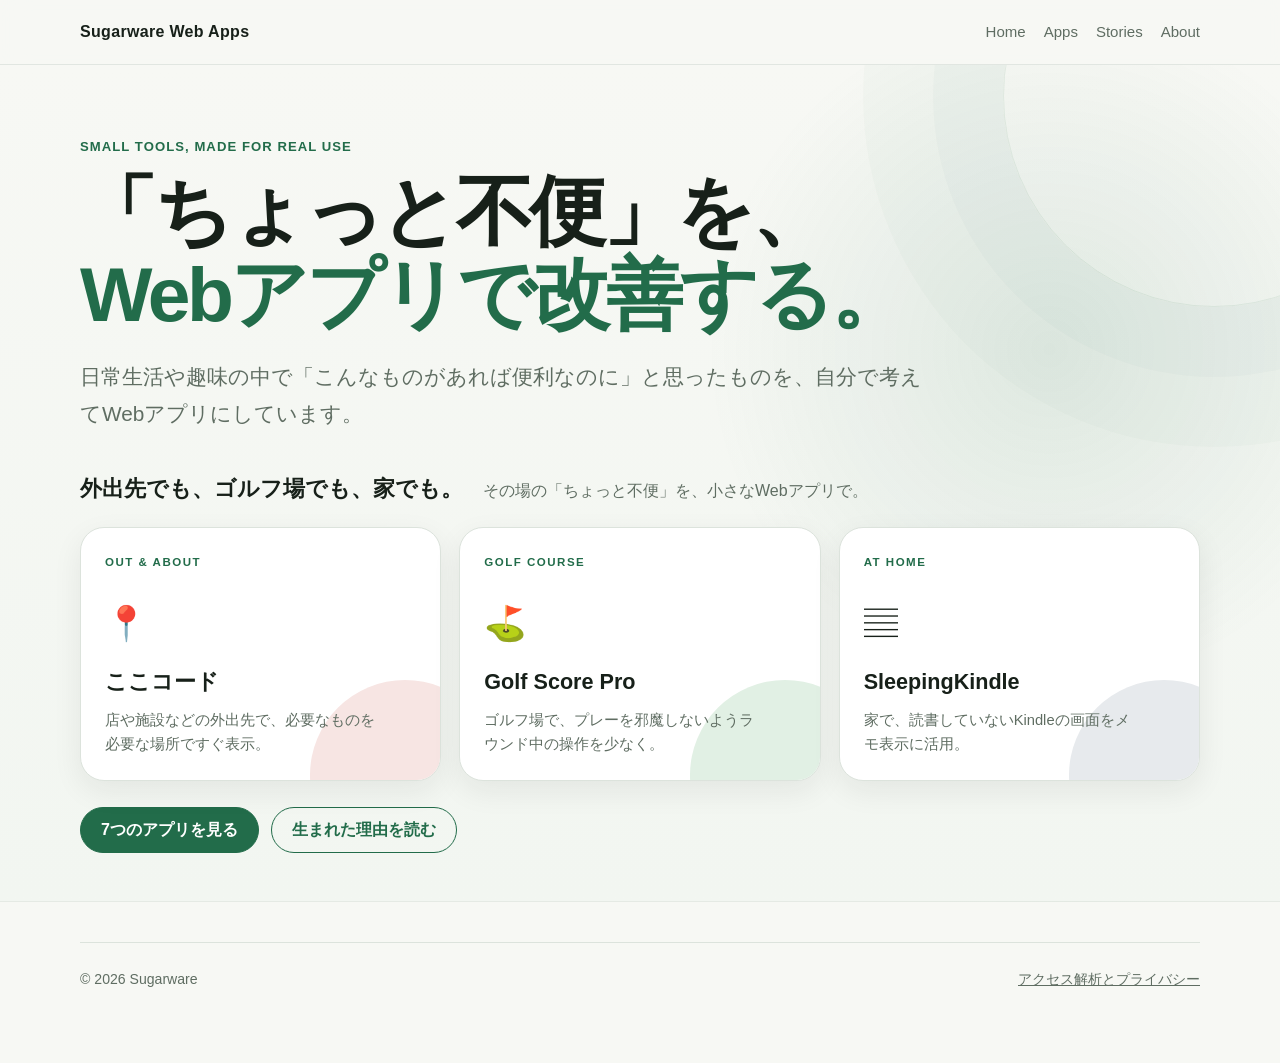
==== commit 9d34e34c: "Add files via upload" ====
--- a/index.html
+++ b/index.html
@@ -1,17 +1,15 @@
-<!DOCTYPE html>
-
-<html lang="ja"><head><meta charset="utf-8"/><meta content="width=device-width,initial-scale=1" name="viewport"/><title>Sugarware Web Apps｜「ちょっと不便」をWebアプリで改善する</title><meta content="日常生活や趣味のちょっとした不便から生まれたWebアプリを紹介します。" name="description"/><link href="css/style.css" rel="stylesheet"/><script defer="" src="js/common.js"></script><script defer="" src="js/analytics.js"></script></head><body><header class="site-header"><div class="wrap nav"><a class="brand" href="index.html">Sugarware Web Apps</a><nav class="navlinks"><a href="index.html">Home</a><a href="apps.html">Apps</a><a href="stories.html">Stories</a><a href="about.html">About</a></nav></div></header>
+<!doctype html><html lang="ja"><head><meta charset="utf-8"><meta name="viewport" content="width=device-width,initial-scale=1"><title>Sugarware Web Apps｜「ちょっと不便」をWebアプリで改善する</title><meta name="description" content="日常生活や趣味のちょっとした不便から生まれたWebアプリを紹介します。"><link rel="canonical" href="https://sugarware.github.io/AppsWeb/"><meta property="og:title" content="Sugarware Web Apps｜「ちょっと不便」をWebアプリで改善する"><meta property="og:description" content="日常生活や趣味のちょっとした不便から生まれたWebアプリを紹介します。"><meta property="og:type" content="website"><meta property="og:url" content="https://sugarware.github.io/AppsWeb/"><meta property="og:site_name" content="Sugarware Web Apps"><meta name="twitter:card" content="summary"><link rel="stylesheet" href="css/style.css"><script src="js/common.js" defer></script><script src="js/analytics.js" defer></script></head><body><header class="site-header"><div class="wrap nav"><a class="brand" href="index.html">Sugarware Web Apps</a><nav class="navlinks"><a href="index.html">Home</a><a href="apps.html">Apps</a><a href="stories.html">Stories</a><a href="about.html">About</a></nav></div></header>
 <main>
 <section class="hero home-hero"><div class="wrap">
 <div class="eyebrow">Small tools, made for real use</div>
-<h1>「ちょっと不便」を、<br/><span>Webアプリで改善する。</span></h1>
+<h1>「ちょっと不便」を、<br><span>Webアプリで改善する。</span></h1>
 <p class="lead">日常生活や趣味の中で「こんなものがあれば便利なのに」と思ったものを、自分で考えてWebアプリにしています。</p>
 <div class="scene-title"><strong>外出先でも、ゴルフ場でも、家でも。</strong><span>その場の「ちょっと不便」を、小さなWebアプリで。</span></div>
 <div class="scene-grid">
-<a class="scene scene-out" href="apps/coco-code.html"><div class="scene-place">OUT &amp; ABOUT</div><div class="scene-icon"><img alt="ここコード アイコン" class="app-icon-img" src="https://sugarware.github.io/CoCo-Code/icon-192.png"/></div><h2>ここコード</h2><p>店や施設などの外出先で、位置情報から「今ここ」で必要なコードやメモをすぐ表示。</p></a>
-<a class="scene scene-golf" href="apps/golf-score.html"><div class="scene-place">GOLF COURSE</div><div class="scene-icon"><img alt="Golf Score Pro アイコン" class="app-icon-img" src="https://sugarware.github.io/GolfScore/icons/icon-v14-192.png"/></div><h2>Golf Score Pro</h2><p>ゴルフ場で、プレーを邪魔しないようラウンド中の操作を少なく。</p></a>
-<a class="scene scene-home" href="apps/sleeping-kindle.html"><div class="scene-place">AT HOME</div><div class="scene-icon"><img alt="SleepingKindle アイコン" class="app-icon-img" src="https://sugarware.github.io/KindleBoard/icons/icon-192.png"/></div><h2>SleepingKindle</h2><p>家で、読書していないKindleの画面をメモ表示に活用。</p></a>
+<a class="scene scene-out" href="apps/coco-code.html"><div class="scene-place">OUT &amp; ABOUT</div><div class="scene-icon">📍</div><h2>ここコード</h2><p>店や施設などの外出先で、必要なものを必要な場所ですぐ表示。</p></a>
+<a class="scene scene-golf" href="apps/golf-score.html"><div class="scene-place">GOLF COURSE</div><div class="scene-icon">⛳</div><h2>Golf Score Pro</h2><p>ゴルフ場で、プレーを邪魔しないようラウンド中の操作を少なく。</p></a>
+<a class="scene scene-home" href="apps/sleeping-kindle.html"><div class="scene-place">AT HOME</div><div class="scene-icon">▤</div><h2>SleepingKindle</h2><p>家で、読書していないKindleの画面をメモ表示に活用。</p></a>
 </div>
 <div class="home-links"><a class="btn" href="apps.html">7つのアプリを見る</a><a class="btn secondary" href="stories.html">生まれた理由を読む</a></div>
 </div></section>
-</main><footer class="footer"><div class="wrap footer-row"><span>© <span data-year=""></span> Sugarware</span><span><a href="privacy.html">アクセス解析とプライバシー</a></span></div></footer></body></html>+</main><footer class="footer"><div class="wrap footer-row"><span>© <span data-year></span> Sugarware</span><span><a href="privacy.html">アクセス解析とプライバシー</a></span></div></footer></body></html>
--- a/css/style.css
+++ b/css/style.css
@@ -56,5 +56,10 @@
 }
 
 
-/* v0.9 — use each app's actual published icon */
-.app-mark{overflow:hidden;background:transparent!important;box-shadow:none!important}.app-mark .app-icon-img,.scene-icon .app-icon-img{display:block;width:100%;height:100%;object-fit:cover;border-radius:inherit}.scene-icon{width:58px;height:58px;margin:18px 0 10px;border-radius:16px;overflow:hidden}.scene-icon .app-icon-img{border-radius:16px}.card .app-mark{padding:0}.app-hero .app-mark{width:76px;height:76px;border-radius:20px}.app-hero .app-mark .app-icon-img{border-radius:20px}
+/* v0.10 — icon paths/layout fix for iPad mini 6 (744 CSS px) */
+.app-icon-img{display:block;width:100%;height:100%;object-fit:contain;border-radius:14px}
+.scene-icon{width:62px;height:62px}
+.app-mark{overflow:hidden}
+@media(max-width:900px){.scene-grid{grid-template-columns:repeat(2,minmax(0,1fr))}}
+@media(max-width:500px){.scene-grid,.home-next-grid,.app-grid{grid-template-columns:1fr}}
+@media(min-width:501px) and (max-width:760px){.scene-grid,.app-grid{grid-template-columns:repeat(2,minmax(0,1fr))}}
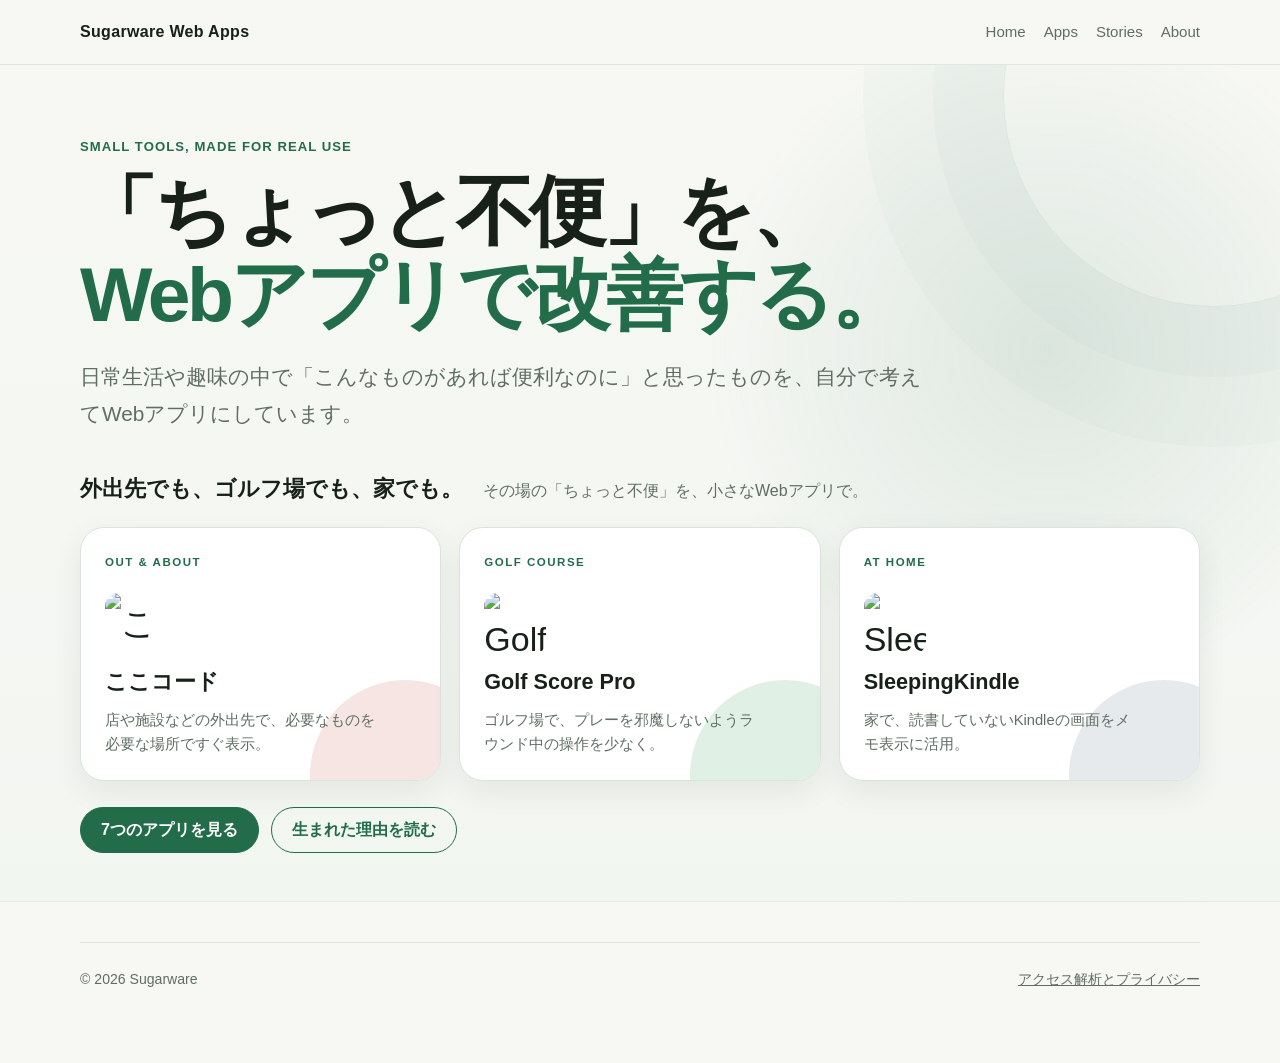
==== commit 9bfcd60d: "Add files via upload" ====
--- a/index.html
+++ b/index.html
@@ -6,9 +6,9 @@
 <p class="lead">日常生活や趣味の中で「こんなものがあれば便利なのに」と思ったものを、自分で考えてWebアプリにしています。</p>
 <div class="scene-title"><strong>外出先でも、ゴルフ場でも、家でも。</strong><span>その場の「ちょっと不便」を、小さなWebアプリで。</span></div>
 <div class="scene-grid">
-<a class="scene scene-out" href="apps/coco-code.html"><div class="scene-place">OUT &amp; ABOUT</div><div class="scene-icon">📍</div><h2>ここコード</h2><p>店や施設などの外出先で、必要なものを必要な場所ですぐ表示。</p></a>
-<a class="scene scene-golf" href="apps/golf-score.html"><div class="scene-place">GOLF COURSE</div><div class="scene-icon">⛳</div><h2>Golf Score Pro</h2><p>ゴルフ場で、プレーを邪魔しないようラウンド中の操作を少なく。</p></a>
-<a class="scene scene-home" href="apps/sleeping-kindle.html"><div class="scene-place">AT HOME</div><div class="scene-icon">▤</div><h2>SleepingKindle</h2><p>家で、読書していないKindleの画面をメモ表示に活用。</p></a>
+<a class="scene scene-out" href="apps/coco-code.html"><div class="scene-place">OUT &amp; ABOUT</div><div class="scene-icon"><img class="app-icon-img" src="https://sugarware.github.io/CoCo-Code/icon-192.png" alt="ここコード アイコン"></div><h2>ここコード</h2><p>店や施設などの外出先で、必要なものを必要な場所ですぐ表示。</p></a>
+<a class="scene scene-golf" href="apps/golf-score.html"><div class="scene-place">GOLF COURSE</div><div class="scene-icon"><img class="app-icon-img" src="https://sugarware.github.io/GolfScore/icons/icon-v14-192.png" alt="Golf Score Pro アイコン"></div><h2>Golf Score Pro</h2><p>ゴルフ場で、プレーを邪魔しないようラウンド中の操作を少なく。</p></a>
+<a class="scene scene-home" href="apps/sleeping-kindle.html"><div class="scene-place">AT HOME</div><div class="scene-icon"><img class="app-icon-img" src="https://sugarware.github.io/KindleBoard/icons/icon-192.png" alt="SleepingKindle アイコン"></div><h2>SleepingKindle</h2><p>家で、読書していないKindleの画面をメモ表示に活用。</p></a>
 </div>
 <div class="home-links"><a class="btn" href="apps.html">7つのアプリを見る</a><a class="btn secondary" href="stories.html">生まれた理由を読む</a></div>
 </div></section>
